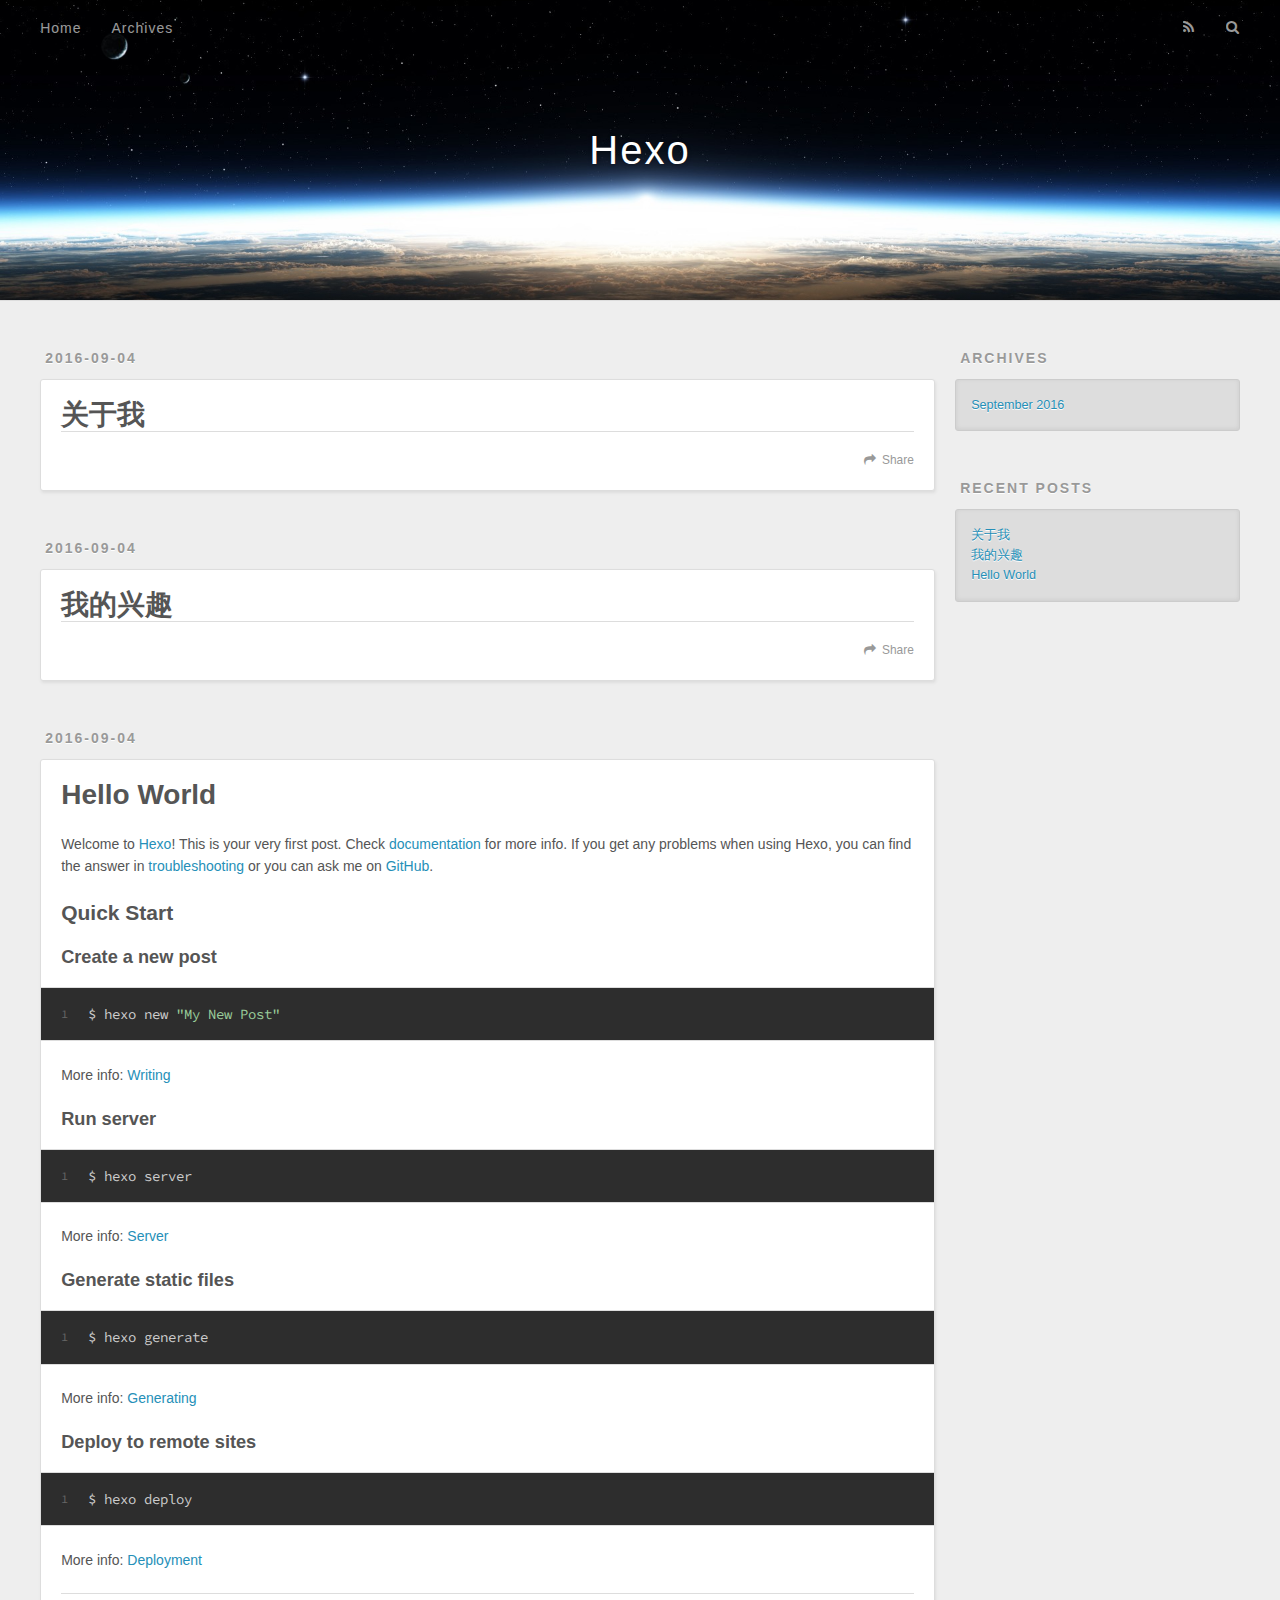
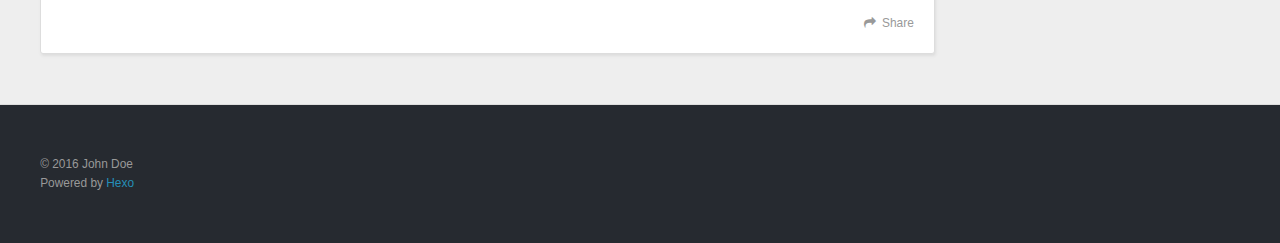
==== index.html @ 4552b007 "Site updated: 2016-09-04 13:09:14" ====
<!DOCTYPE html>
<html>
<head>
  <meta charset="utf-8">
  
  <title>Hexo</title>
  <meta name="viewport" content="width=device-width, initial-scale=1, maximum-scale=1">
  <meta property="og:type" content="website">
<meta property="og:title" content="Hexo">
<meta property="og:url" content="http://yoursite.com/index.html">
<meta property="og:site_name" content="Hexo">
<meta name="twitter:card" content="summary">
<meta name="twitter:title" content="Hexo">
  
    <link rel="alternate" href="/atom.xml" title="Hexo" type="application/atom+xml">
  
  
    <link rel="icon" href="/favicon.png">
  
  
    <link href="//fonts.googleapis.com/css?family=Source+Code+Pro" rel="stylesheet" type="text/css">
  
  <link rel="stylesheet" href="/css/style.css">
  

</head>

<body>
  <div id="container">
    <div id="wrap">
      <header id="header">
  <div id="banner"></div>
  <div id="header-outer" class="outer">
    <div id="header-title" class="inner">
      <h1 id="logo-wrap">
        <a href="/" id="logo">Hexo</a>
      </h1>
      
    </div>
    <div id="header-inner" class="inner">
      <nav id="main-nav">
        <a id="main-nav-toggle" class="nav-icon"></a>
        
          <a class="main-nav-link" href="/">Home</a>
        
          <a class="main-nav-link" href="/archives">Archives</a>
        
      </nav>
      <nav id="sub-nav">
        
          <a id="nav-rss-link" class="nav-icon" href="/atom.xml" title="RSS Feed"></a>
        
        <a id="nav-search-btn" class="nav-icon" title="Search"></a>
      </nav>
      <div id="search-form-wrap">
        <form action="//google.com/search" method="get" accept-charset="UTF-8" class="search-form"><input type="search" name="q" results="0" class="search-form-input" placeholder="Search"><button type="submit" class="search-form-submit">&#xF002;</button><input type="hidden" name="sitesearch" value="http://yoursite.com"></form>
      </div>
    </div>
  </div>
</header>
      <div class="outer">
        <section id="main">
  
    <article id="post-关于我" class="article article-type-post" itemscope itemprop="blogPost">
  <div class="article-meta">
    <a href="/2016/09/04/关于我/" class="article-date">
  <time datetime="2016-09-04T04:06:49.000Z" itemprop="datePublished">2016-09-04</time>
</a>
    
  </div>
  <div class="article-inner">
    
    
      <header class="article-header">
        
  
    <h1 itemprop="name">
      <a class="article-title" href="/2016/09/04/关于我/">关于我</a>
    </h1>
  

      </header>
    
    <div class="article-entry" itemprop="articleBody">
      
        
      
    </div>
    <footer class="article-footer">
      <a data-url="http://yoursite.com/2016/09/04/关于我/" data-id="ciso5rn6x0002e4qi2eyzvpc7" class="article-share-link">Share</a>
      
      
    </footer>
  </div>
  
</article>


  
    <article id="post-我的兴趣" class="article article-type-post" itemscope itemprop="blogPost">
  <div class="article-meta">
    <a href="/2016/09/04/我的兴趣/" class="article-date">
  <time datetime="2016-09-04T03:49:16.000Z" itemprop="datePublished">2016-09-04</time>
</a>
    
  </div>
  <div class="article-inner">
    
    
      <header class="article-header">
        
  
    <h1 itemprop="name">
      <a class="article-title" href="/2016/09/04/我的兴趣/">我的兴趣</a>
    </h1>
  

      </header>
    
    <div class="article-entry" itemprop="articleBody">
      
        
      
    </div>
    <footer class="article-footer">
      <a data-url="http://yoursite.com/2016/09/04/我的兴趣/" data-id="ciso5rn6h0000e4qiq3ke2wrc" class="article-share-link">Share</a>
      
      
    </footer>
  </div>
  
</article>


  
    <article id="post-hello-world" class="article article-type-post" itemscope itemprop="blogPost">
  <div class="article-meta">
    <a href="/2016/09/04/hello-world/" class="article-date">
  <time datetime="2016-09-04T03:03:28.298Z" itemprop="datePublished">2016-09-04</time>
</a>
    
  </div>
  <div class="article-inner">
    
    
      <header class="article-header">
        
  
    <h1 itemprop="name">
      <a class="article-title" href="/2016/09/04/hello-world/">Hello World</a>
    </h1>
  

      </header>
    
    <div class="article-entry" itemprop="articleBody">
      
        <p>Welcome to <a href="https://hexo.io/" target="_blank" rel="external">Hexo</a>! This is your very first post. Check <a href="https://hexo.io/docs/" target="_blank" rel="external">documentation</a> for more info. If you get any problems when using Hexo, you can find the answer in <a href="https://hexo.io/docs/troubleshooting.html" target="_blank" rel="external">troubleshooting</a> or you can ask me on <a href="https://github.com/hexojs/hexo/issues" target="_blank" rel="external">GitHub</a>.</p>
<h2 id="Quick-Start"><a href="#Quick-Start" class="headerlink" title="Quick Start"></a>Quick Start</h2><h3 id="Create-a-new-post"><a href="#Create-a-new-post" class="headerlink" title="Create a new post"></a>Create a new post</h3><figure class="highlight bash"><table><tr><td class="gutter"><pre><div class="line">1</div></pre></td><td class="code"><pre><div class="line">$ hexo new <span class="string">"My New Post"</span></div></pre></td></tr></table></figure>
<p>More info: <a href="https://hexo.io/docs/writing.html" target="_blank" rel="external">Writing</a></p>
<h3 id="Run-server"><a href="#Run-server" class="headerlink" title="Run server"></a>Run server</h3><figure class="highlight bash"><table><tr><td class="gutter"><pre><div class="line">1</div></pre></td><td class="code"><pre><div class="line">$ hexo server</div></pre></td></tr></table></figure>
<p>More info: <a href="https://hexo.io/docs/server.html" target="_blank" rel="external">Server</a></p>
<h3 id="Generate-static-files"><a href="#Generate-static-files" class="headerlink" title="Generate static files"></a>Generate static files</h3><figure class="highlight bash"><table><tr><td class="gutter"><pre><div class="line">1</div></pre></td><td class="code"><pre><div class="line">$ hexo generate</div></pre></td></tr></table></figure>
<p>More info: <a href="https://hexo.io/docs/generating.html" target="_blank" rel="external">Generating</a></p>
<h3 id="Deploy-to-remote-sites"><a href="#Deploy-to-remote-sites" class="headerlink" title="Deploy to remote sites"></a>Deploy to remote sites</h3><figure class="highlight bash"><table><tr><td class="gutter"><pre><div class="line">1</div></pre></td><td class="code"><pre><div class="line">$ hexo deploy</div></pre></td></tr></table></figure>
<p>More info: <a href="https://hexo.io/docs/deployment.html" target="_blank" rel="external">Deployment</a></p>

      
    </div>
    <footer class="article-footer">
      <a data-url="http://yoursite.com/2016/09/04/hello-world/" data-id="ciso5rn7d0004e4qi5pe6kxbb" class="article-share-link">Share</a>
      
      
    </footer>
  </div>
  
</article>


  

</section>
        
          <aside id="sidebar">
  
    

  
    

  
    
  
    
  <div class="widget-wrap">
    <h3 class="widget-title">Archives</h3>
    <div class="widget">
      <ul class="archive-list"><li class="archive-list-item"><a class="archive-list-link" href="/archives/2016/09/">September 2016</a></li></ul>
    </div>
  </div>


  
    
  <div class="widget-wrap">
    <h3 class="widget-title">Recent Posts</h3>
    <div class="widget">
      <ul>
        
          <li>
            <a href="/2016/09/04/关于我/">关于我</a>
          </li>
        
          <li>
            <a href="/2016/09/04/我的兴趣/">我的兴趣</a>
          </li>
        
          <li>
            <a href="/2016/09/04/hello-world/">Hello World</a>
          </li>
        
      </ul>
    </div>
  </div>

  
</aside>
        
      </div>
      <footer id="footer">
  
  <div class="outer">
    <div id="footer-info" class="inner">
      &copy; 2016 John Doe<br>
      Powered by <a href="http://hexo.io/" target="_blank">Hexo</a>
    </div>
  </div>
</footer>
    </div>
    <nav id="mobile-nav">
  
    <a href="/" class="mobile-nav-link">Home</a>
  
    <a href="/archives" class="mobile-nav-link">Archives</a>
  
</nav>
    

<script src="//ajax.googleapis.com/ajax/libs/jquery/2.0.3/jquery.min.js"></script>


  <link rel="stylesheet" href="/fancybox/jquery.fancybox.css">
  <script src="/fancybox/jquery.fancybox.pack.js"></script>


<script src="/js/script.js"></script>

  </div>
</body>
</html>
---- css/style.css ----
body {
  width: 100%;
}
body:before,
body:after {
  content: "";
  display: table;
}
body:after {
  clear: both;
}
html,
body,
div,
span,
applet,
object,
iframe,
h1,
h2,
h3,
h4,
h5,
h6,
p,
blockquote,
pre,
a,
abbr,
acronym,
address,
big,
cite,
code,
del,
dfn,
em,
img,
ins,
kbd,
q,
s,
samp,
small,
strike,
strong,
sub,
sup,
tt,
var,
dl,
dt,
dd,
ol,
ul,
li,
fieldset,
form,
label,
legend,
table,
caption,
tbody,
tfoot,
thead,
tr,
th,
td {
  margin: 0;
  padding: 0;
  border: 0;
  outline: 0;
  font-weight: inherit;
  font-style: inherit;
  font-family: inherit;
  font-size: 100%;
  vertical-align: baseline;
}
body {
  line-height: 1;
  color: #000;
  background: #fff;
}
ol,
ul {
  list-style: none;
}
table {
  border-collapse: separate;
  border-spacing: 0;
  vertical-align: middle;
}
caption,
th,
td {
  text-align: left;
  font-weight: normal;
  vertical-align: middle;
}
a img {
  border: none;
}
input,
button {
  margin: 0;
  padding: 0;
}
input::-moz-focus-inner,
button::-moz-focus-inner {
  border: 0;
  padding: 0;
}
@font-face {
  font-family: FontAwesome;
  font-style: normal;
  font-weight: normal;
  src: url("fonts/fontawesome-webfont.eot?v=#4.0.3");
  src: url("fonts/fontawesome-webfont.eot?#iefix&v=#4.0.3") format("embedded-opentype"), url("fonts/fontawesome-webfont.woff?v=#4.0.3") format("woff"), url("fonts/fontawesome-webfont.ttf?v=#4.0.3") format("truetype"), url("fonts/fontawesome-webfont.svg#fontawesomeregular?v=#4.0.3") format("svg");
}
html,
body,
#container {
  height: 100%;
}
body {
  background: #eee;
  font: 14px "Helvetica Neue", Helvetica, Arial, sans-serif;
  -webkit-text-size-adjust: 100%;
}
.outer {
  max-width: 1220px;
  margin: 0 auto;
  padding: 0 20px;
}
.outer:before,
.outer:after {
  content: "";
  display: table;
}
.outer:after {
  clear: both;
}
.inner {
  display: inline;
  float: left;
  width: 98.33333333333333%;
  margin: 0 0.833333333333333%;
}
.left,
.alignleft {
  float: left;
}
.right,
.alignright {
  float: right;
}
.clear {
  clear: both;
}
#container {
  position: relative;
}
.mobile-nav-on {
  overflow: hidden;
}
#wrap {
  height: 100%;
  width: 100%;
  position: absolute;
  top: 0;
  left: 0;
  -webkit-transition: 0.2s ease-out;
  -moz-transition: 0.2s ease-out;
  -ms-transition: 0.2s ease-out;
  transition: 0.2s ease-out;
  z-index: 1;
  background: #eee;
}
.mobile-nav-on #wrap {
  left: 280px;
}
@media screen and (min-width: 768px) {
  #main {
    display: inline;
    float: left;
    width: 73.33333333333333%;
    margin: 0 0.833333333333333%;
  }
}
.article-date,
.article-category-link,
.archive-year,
.widget-title {
  text-decoration: none;
  text-transform: uppercase;
  letter-spacing: 2px;
  color: #999;
  margin-bottom: 1em;
  margin-left: 5px;
  line-height: 1em;
  text-shadow: 0 1px #fff;
  font-weight: bold;
}
.article-inner,
.archive-article-inner {
  background: #fff;
  -webkit-box-shadow: 1px 2px 3px #ddd;
  box-shadow: 1px 2px 3px #ddd;
  border: 1px solid #ddd;
  border-radius: 3px;
}
.article-entry h1,
.widget h1 {
  font-size: 2em;
}
.article-entry h2,
.widget h2 {
  font-size: 1.5em;
}
.article-entry h3,
.widget h3 {
  font-size: 1.3em;
}
.article-entry h4,
.widget h4 {
  font-size: 1.2em;
}
.article-entry h5,
.widget h5 {
  font-size: 1em;
}
.article-entry h6,
.widget h6 {
  font-size: 1em;
  color: #999;
}
.article-entry hr,
.widget hr {
  border: 1px dashed #ddd;
}
.article-entry strong,
.widget strong {
  font-weight: bold;
}
.article-entry em,
.widget em,
.article-entry cite,
.widget cite {
  font-style: italic;
}
.article-entry sup,
.widget sup,
.article-entry sub,
.widget sub {
  font-size: 0.75em;
  line-height: 0;
  position: relative;
  vertical-align: baseline;
}
.article-entry sup,
.widget sup {
  top: -0.5em;
}
.article-entry sub,
.widget sub {
  bottom: -0.2em;
}
.article-entry small,
.widget small {
  font-size: 0.85em;
}
.article-entry acronym,
.widget acronym,
.article-entry abbr,
.widget abbr {
  border-bottom: 1px dotted;
}
.article-entry ul,
.widget ul,
.article-entry ol,
.widget ol,
.article-entry dl,
.widget dl {
  margin: 0 20px;
  line-height: 1.6em;
}
.article-entry ul ul,
.widget ul ul,
.article-entry ol ul,
.widget ol ul,
.article-entry ul ol,
.widget ul ol,
.article-entry ol ol,
.widget ol ol {
  margin-top: 0;
  margin-bottom: 0;
}
.article-entry ul,
.widget ul {
  list-style: disc;
}
.article-entry ol,
.widget ol {
  list-style: decimal;
}
.article-entry dt,
.widget dt {
  font-weight: bold;
}
#header {
  height: 300px;
  position: relative;
  border-bottom: 1px solid #ddd;
}
#header:before,
#header:after {
  content: "";
  position: absolute;
  left: 0;
  right: 0;
  height: 40px;
}
#header:before {
  top: 0;
  background: -webkit-linear-gradient(rgba(0,0,0,0.2), transparent);
  background: -moz-linear-gradient(rgba(0,0,0,0.2), transparent);
  background: -ms-linear-gradient(rgba(0,0,0,0.2), transparent);
  background: linear-gradient(rgba(0,0,0,0.2), transparent);
}
#header:after {
  bottom: 0;
  background: -webkit-linear-gradient(transparent, rgba(0,0,0,0.2));
  background: -moz-linear-gradient(transparent, rgba(0,0,0,0.2));
  background: -ms-linear-gradient(transparent, rgba(0,0,0,0.2));
  background: linear-gradient(transparent, rgba(0,0,0,0.2));
}
#header-outer {
  height: 100%;
  position: relative;
}
#header-inner {
  position: relative;
  overflow: hidden;
}
#banner {
  position: absolute;
  top: 0;
  left: 0;
  width: 100%;
  height: 100%;
  background: url("images/banner.jpg") center #000;
  -webkit-background-size: cover;
  -moz-background-size: cover;
  background-size: cover;
  z-index: -1;
}
#header-title {
  text-align: center;
  height: 40px;
  position: absolute;
  top: 50%;
  left: 0;
  margin-top: -20px;
}
#logo,
#subtitle {
  text-decoration: none;
  color: #fff;
  font-weight: 300;
  text-shadow: 0 1px 4px rgba(0,0,0,0.3);
}
#logo {
  font-size: 40px;
  line-height: 40px;
  letter-spacing: 2px;
}
#subtitle {
  font-size: 16px;
  line-height: 16px;
  letter-spacing: 1px;
}
#subtitle-wrap {
  margin-top: 16px;
}
#main-nav {
  float: left;
  margin-left: -15px;
}
.nav-icon,
.main-nav-link {
  float: left;
  color: #fff;
  opacity: 0.6;
  text-decoration: none;
  text-shadow: 0 1px rgba(0,0,0,0.2);
  -webkit-transition: opacity 0.2s;
  -moz-transition: opacity 0.2s;
  -ms-transition: opacity 0.2s;
  transition: opacity 0.2s;
  display: block;
  padding: 20px 15px;
}
.nav-icon:hover,
.main-nav-link:hover {
  opacity: 1;
}
.nav-icon {
  font-family: FontAwesome;
  text-align: center;
  font-size: 14px;
  width: 14px;
  height: 14px;
  padding: 20px 15px;
  position: relative;
  cursor: pointer;
}
.main-nav-link {
  font-weight: 300;
  letter-spacing: 1px;
}
@media screen and (max-width: 479px) {
  .main-nav-link {
    display: none;
  }
}
#main-nav-toggle {
  display: none;
}
#main-nav-toggle:before {
  content: "\f0c9";
}
@media screen and (max-width: 479px) {
  #main-nav-toggle {
    display: block;
  }
}
#sub-nav {
  float: right;
  margin-right: -15px;
}
#nav-rss-link:before {
  content: "\f09e";
}
#nav-search-btn:before {
  content: "\f002";
}
#search-form-wrap {
  position: absolute;
  top: 15px;
  width: 150px;
  height: 30px;
  right: -150px;
  opacity: 0;
  -webkit-transition: 0.2s ease-out;
  -moz-transition: 0.2s ease-out;
  -ms-transition: 0.2s ease-out;
  transition: 0.2s ease-out;
}
#search-form-wrap.on {
  opacity: 1;
  right: 0;
}
@media screen and (max-width: 479px) {
  #search-form-wrap {
    width: 100%;
    right: -100%;
  }
}
.search-form {
  position: absolute;
  top: 0;
  left: 0;
  right: 0;
  background: #fff;
  padding: 5px 15px;
  border-radius: 15px;
  -webkit-box-shadow: 0 0 10px rgba(0,0,0,0.3);
  box-shadow: 0 0 10px rgba(0,0,0,0.3);
}
.search-form-input {
  border: none;
  background: none;
  color: #555;
  width: 100%;
  font: 13px "Helvetica Neue", Helvetica, Arial, sans-serif;
  outline: none;
}
.search-form-input::-webkit-search-results-decoration,
.search-form-input::-webkit-search-cancel-button {
  -webkit-appearance: none;
}
.search-form-submit {
  position: absolute;
  top: 50%;
  right: 10px;
  margin-top: -7px;
  font: 13px FontAwesome;
  border: none;
  background: none;
  color: #bbb;
  cursor: pointer;
}
.search-form-submit:hover,
.search-form-submit:focus {
  color: #777;
}
.article {
  margin: 50px 0;
}
.article-inner {
  overflow: hidden;
}
.article-meta:before,
.article-meta:after {
  content: "";
  display: table;
}
.article-meta:after {
  clear: both;
}
.article-date {
  float: left;
}
.article-category {
  float: left;
  line-height: 1em;
  color: #ccc;
  text-shadow: 0 1px #fff;
  margin-left: 8px;
}
.article-category:before {
  content: "\2022";
}
.article-category-link {
  margin: 0 12px 1em;
}
.article-header {
  padding: 20px 20px 0;
}
.article-title {
  text-decoration: none;
  font-size: 2em;
  font-weight: bold;
  color: #555;
  line-height: 1.1em;
  -webkit-transition: color 0.2s;
  -moz-transition: color 0.2s;
  -ms-transition: color 0.2s;
  transition: color 0.2s;
}
a.article-title:hover {
  color: #258fb8;
}
.article-entry {
  color: #555;
  padding: 0 20px;
}
.article-entry:before,
.article-entry:after {
  content: "";
  display: table;
}
.article-entry:after {
  clear: both;
}
.article-entry p,
.article-entry table {
  line-height: 1.6em;
  margin: 1.6em 0;
}
.article-entry h1,
.article-entry h2,
.article-entry h3,
.article-entry h4,
.article-entry h5,
.article-entry h6 {
  font-weight: bold;
}
.article-entry h1,
.article-entry h2,
.article-entry h3,
.article-entry h4,
.article-entry h5,
.article-entry h6 {
  line-height: 1.1em;
  margin: 1.1em 0;
}
.article-entry a {
  color: #258fb8;
  text-decoration: none;
}
.article-entry a:hover {
  text-decoration: underline;
}
.article-entry ul,
.article-entry ol,
.article-entry dl {
  margin-top: 1.6em;
  margin-bottom: 1.6em;
}
.article-entry img,
.article-entry video {
  max-width: 100%;
  height: auto;
  display: block;
  margin: auto;
}
.article-entry iframe {
  border: none;
}
.article-entry table {
  width: 100%;
  border-collapse: collapse;
  border-spacing: 0;
}
.article-entry th {
  font-weight: bold;
  border-bottom: 3px solid #ddd;
  padding-bottom: 0.5em;
}
.article-entry td {
  border-bottom: 1px solid #ddd;
  padding: 10px 0;
}
.article-entry blockquote {
  font-family: Georgia, "Times New Roman", serif;
  font-size: 1.4em;
  margin: 1.6em 20px;
  text-align: center;
}
.article-entry blockquote footer {
  font-size: 14px;
  margin: 1.6em 0;
  font-family: "Helvetica Neue", Helvetica, Arial, sans-serif;
}
.article-entry blockquote footer cite:before {
  content: "—";
  padding: 0 0.5em;
}
.article-entry .pullquote {
  text-align: left;
  width: 45%;
  margin: 0;
}
.article-entry .pullquote.left {
  margin-left: 0.5em;
  margin-right: 1em;
}
.article-entry .pullquote.right {
  margin-right: 0.5em;
  margin-left: 1em;
}
.article-entry .caption {
  color: #999;
  display: block;
  font-size: 0.9em;
  margin-top: 0.5em;
  position: relative;
  text-align: center;
}
.article-entry .video-container {
  position: relative;
  padding-top: 56.25%;
  height: 0;
  overflow: hidden;
}
.article-entry .video-container iframe,
.article-entry .video-container object,
.article-entry .video-container embed {
  position: absolute;
  top: 0;
  left: 0;
  width: 100%;
  height: 100%;
  margin-top: 0;
}
.article-more-link a {
  display: inline-block;
  line-height: 1em;
  padding: 6px 15px;
  border-radius: 15px;
  background: #eee;
  color: #999;
  text-shadow: 0 1px #fff;
  text-decoration: none;
}
.article-more-link a:hover {
  background: #258fb8;
  color: #fff;
  text-decoration: none;
  text-shadow: 0 1px #1e7293;
}
.article-footer {
  font-size: 0.85em;
  line-height: 1.6em;
  border-top: 1px solid #ddd;
  padding-top: 1.6em;
  margin: 0 20px 20px;
}
.article-footer:before,
.article-footer:after {
  content: "";
  display: table;
}
.article-footer:after {
  clear: both;
}
.article-footer a {
  color: #999;
  text-decoration: none;
}
.article-footer a:hover {
  color: #555;
}
.article-tag-list-item {
  float: left;
  margin-right: 10px;
}
.article-tag-list-link:before {
  content: "#";
}
.article-comment-link {
  float: right;
}
.article-comment-link:before {
  content: "\f075";
  font-family: FontAwesome;
  padding-right: 8px;
}
.article-share-link {
  cursor: pointer;
  float: right;
  margin-left: 20px;
}
.article-share-link:before {
  content: "\f064";
  font-family: FontAwesome;
  padding-right: 6px;
}
#article-nav {
  position: relative;
}
#article-nav:before,
#article-nav:after {
  content: "";
  display: table;
}
#article-nav:after {
  clear: both;
}
@media screen and (min-width: 768px) {
  #article-nav {
    margin: 50px 0;
  }
  #article-nav:before {
    width: 8px;
    height: 8px;
    position: absolute;
    top: 50%;
    left: 50%;
    margin-top: -4px;
    margin-left: -4px;
    content: "";
    border-radius: 50%;
    background: #ddd;
    -webkit-box-shadow: 0 1px 2px #fff;
    box-shadow: 0 1px 2px #fff;
  }
}
.article-nav-link-wrap {
  text-decoration: none;
  text-shadow: 0 1px #fff;
  color: #999;
  -webkit-box-sizing: border-box;
  -moz-box-sizing: border-box;
  box-sizing: border-box;
  margin-top: 50px;
  text-align: center;
  display: block;
}
.article-nav-link-wrap:hover {
  color: #555;
}
@media screen and (min-width: 768px) {
  .article-nav-link-wrap {
    width: 50%;
    margin-top: 0;
  }
}
@media screen and (min-width: 768px) {
  #article-nav-newer {
    float: left;
    text-align: right;
    padding-right: 20px;
  }
}
@media screen and (min-width: 768px) {
  #article-nav-older {
    float: right;
    text-align: left;
    padding-left: 20px;
  }
}
.article-nav-caption {
  text-transform: uppercase;
  letter-spacing: 2px;
  color: #ddd;
  line-height: 1em;
  font-weight: bold;
}
#article-nav-newer .article-nav-caption {
  margin-right: -2px;
}
.article-nav-title {
  font-size: 0.85em;
  line-height: 1.6em;
  margin-top: 0.5em;
}
.article-share-box {
  position: absolute;
  display: none;
  background: #fff;
  -webkit-box-shadow: 1px 2px 10px rgba(0,0,0,0.2);
  box-shadow: 1px 2px 10px rgba(0,0,0,0.2);
  border-radius: 3px;
  margin-left: -145px;
  overflow: hidden;
  z-index: 1;
}
.article-share-box.on {
  display: block;
}
.article-share-input {
  width: 100%;
  background: none;
  -webkit-box-sizing: border-box;
  -moz-box-sizing: border-box;
  box-sizing: border-box;
  font: 14px "Helvetica Neue", Helvetica, Arial, sans-serif;
  padding: 0 15px;
  color: #555;
  outline: none;
  border: 1px solid #ddd;
  border-radius: 3px 3px 0 0;
  height: 36px;
  line-height: 36px;
}
.article-share-links {
  background: #eee;
}
.article-share-links:before,
.article-share-links:after {
  content: "";
  display: table;
}
.article-share-links:after {
  clear: both;
}
.article-share-twitter,
.article-share-facebook,
.article-share-pinterest,
.article-share-google {
  width: 50px;
  height: 36px;
  display: block;
  float: left;
  position: relative;
  color: #999;
  text-shadow: 0 1px #fff;
}
.article-share-twitter:before,
.article-share-facebook:before,
.article-share-pinterest:before,
.article-share-google:before {
  font-size: 20px;
  font-family: FontAwesome;
  width: 20px;
  height: 20px;
  position: absolute;
  top: 50%;
  left: 50%;
  margin-top: -10px;
  margin-left: -10px;
  text-align: center;
}
.article-share-twitter:hover,
.article-share-facebook:hover,
.article-share-pinterest:hover,
.article-share-google:hover {
  color: #fff;
}
.article-share-twitter:before {
  content: "\f099";
}
.article-share-twitter:hover {
  background: #00aced;
  text-shadow: 0 1px #008abe;
}
.article-share-facebook:before {
  content: "\f09a";
}
.article-share-facebook:hover {
  background: #3b5998;
  text-shadow: 0 1px #2f477a;
}
.article-share-pinterest:before {
  content: "\f0d2";
}
.article-share-pinterest:hover {
  background: #cb2027;
  text-shadow: 0 1px #a21a1f;
}
.article-share-google:before {
  content: "\f0d5";
}
.article-share-google:hover {
  background: #dd4b39;
  text-shadow: 0 1px #be3221;
}
.article-gallery {
  background: #000;
  position: relative;
}
.article-gallery-photos {
  position: relative;
  overflow: hidden;
}
.article-gallery-img {
  display: none;
  max-width: 100%;
}
.article-gallery-img:first-child {
  display: block;
}
.article-gallery-img.loaded {
  position: absolute;
  display: block;
}
.article-gallery-img img {
  display: block;
  max-width: 100%;
  margin: 0 auto;
}
#comments {
  background: #fff;
  -webkit-box-shadow: 1px 2px 3px #ddd;
  box-shadow: 1px 2px 3px #ddd;
  padding: 20px;
  border: 1px solid #ddd;
  border-radius: 3px;
  margin: 50px 0;
}
#comments a {
  color: #258fb8;
}
.archives-wrap {
  margin: 50px 0;
}
.archives:before,
.archives:after {
  content: "";
  display: table;
}
.archives:after {
  clear: both;
}
.archive-year-wrap {
  margin-bottom: 1em;
}
.archives {
  -webkit-column-gap: 10px;
  -moz-column-gap: 10px;
  column-gap: 10px;
}
@media screen and (min-width: 480px) and (max-width: 767px) {
  .archives {
    -webkit-column-count: 2;
    -moz-column-count: 2;
    column-count: 2;
  }
}
@media screen and (min-width: 768px) {
  .archives {
    -webkit-column-count: 3;
    -moz-column-count: 3;
    column-count: 3;
  }
}
.archive-article {
  -webkit-column-break-inside: avoid;
  page-break-inside: avoid;
  overflow: hidden;
  break-inside: avoid-column;
}
.archive-article-inner {
  padding: 10px;
  margin-bottom: 15px;
}
.archive-article-title {
  text-decoration: none;
  font-weight: bold;
  color: #555;
  -webkit-transition: color 0.2s;
  -moz-transition: color 0.2s;
  -ms-transition: color 0.2s;
  transition: color 0.2s;
  line-height: 1.6em;
}
.archive-article-title:hover {
  color: #258fb8;
}
.archive-article-footer {
  margin-top: 1em;
}
.archive-article-date {
  color: #999;
  text-decoration: none;
  font-size: 0.85em;
  line-height: 1em;
  margin-bottom: 0.5em;
  display: block;
}
#page-nav {
  margin: 50px auto;
  background: #fff;
  -webkit-box-shadow: 1px 2px 3px #ddd;
  box-shadow: 1px 2px 3px #ddd;
  border: 1px solid #ddd;
  border-radius: 3px;
  text-align: center;
  color: #999;
  overflow: hidden;
}
#page-nav:before,
#page-nav:after {
  content: "";
  display: table;
}
#page-nav:after {
  clear: both;
}
#page-nav a,
#page-nav span {
  padding: 10px 20px;
  line-height: 1;
  height: 2ex;
}
#page-nav a {
  color: #999;
  text-decoration: none;
}
#page-nav a:hover {
  background: #999;
  color: #fff;
}
#page-nav .prev {
  float: left;
}
#page-nav .next {
  float: right;
}
#page-nav .page-number {
  display: inline-block;
}
@media screen and (max-width: 479px) {
  #page-nav .page-number {
    display: none;
  }
}
#page-nav .current {
  color: #555;
  font-weight: bold;
}
#page-nav .space {
  color: #ddd;
}
#footer {
  background: #262a30;
  padding: 50px 0;
  border-top: 1px solid #ddd;
  color: #999;
}
#footer a {
  color: #258fb8;
  text-decoration: none;
}
#footer a:hover {
  text-decoration: underline;
}
#footer-info {
  line-height: 1.6em;
  font-size: 0.85em;
}
.article-entry pre,
.article-entry .highlight {
  background: #2d2d2d;
  margin: 0 -20px;
  padding: 15px 20px;
  border-style: solid;
  border-color: #ddd;
  border-width: 1px 0;
  overflow: auto;
  color: #ccc;
  line-height: 22.400000000000002px;
}
.article-entry .highlight .gutter pre,
.article-entry .gist .gist-file .gist-data .line-numbers {
  color: #666;
  font-size: 0.85em;
}
.article-entry pre,
.article-entry code {
  font-family: "Source Code Pro", Consolas, Monaco, Menlo, Consolas, monospace;
}
.article-entry code {
  background: #eee;
  text-shadow: 0 1px #fff;
  padding: 0 0.3em;
}
.article-entry pre code {
  background: none;
  text-shadow: none;
  padding: 0;
}
.article-entry .highlight pre {
  border: none;
  margin: 0;
  padding: 0;
}
.article-entry .highlight table {
  margin: 0;
  width: auto;
}
.article-entry .highlight td {
  border: none;
  padding: 0;
}
.article-entry .highlight figcaption {
  font-size: 0.85em;
  color: #999;
  line-height: 1em;
  margin-bottom: 1em;
}
.article-entry .highlight figcaption:before,
.article-entry .highlight figcaption:after {
  content: "";
  display: table;
}
.article-entry .highlight figcaption:after {
  clear: both;
}
.article-entry .highlight figcaption a {
  float: right;
}
.article-entry .highlight .gutter pre {
  text-align: right;
  padding-right: 20px;
}
.article-entry .highlight .line {
  height: 22.400000000000002px;
}
.article-entry .highlight .line.marked {
  background: #515151;
}
.article-entry .gist {
  margin: 0 -20px;
  border-style: solid;
  border-color: #ddd;
  border-width: 1px 0;
  background: #2d2d2d;
  padding: 15px 20px 15px 0;
}
.article-entry .gist .gist-file {
  border: none;
  font-family: "Source Code Pro", Consolas, Monaco, Menlo, Consolas, monospace;
  margin: 0;
}
.article-entry .gist .gist-file .gist-data {
  background: none;
  border: none;
}
.article-entry .gist .gist-file .gist-data .line-numbers {
  background: none;
  border: none;
  padding: 0 20px 0 0;
}
.article-entry .gist .gist-file .gist-data .line-data {
  padding: 0 !important;
}
.article-entry .gist .gist-file .highlight {
  margin: 0;
  padding: 0;
  border: none;
}
.article-entry .gist .gist-file .gist-meta {
  background: #2d2d2d;
  color: #999;
  font: 0.85em "Helvetica Neue", Helvetica, Arial, sans-serif;
  text-shadow: 0 0;
  padding: 0;
  margin-top: 1em;
  margin-left: 20px;
}
.article-entry .gist .gist-file .gist-meta a {
  color: #258fb8;
  font-weight: normal;
}
.article-entry .gist .gist-file .gist-meta a:hover {
  text-decoration: underline;
}
pre .comment,
pre .title {
  color: #999;
}
pre .variable,
pre .attribute,
pre .tag,
pre .regexp,
pre .ruby .constant,
pre .xml .tag .title,
pre .xml .pi,
pre .xml .doctype,
pre .html .doctype,
pre .css .id,
pre .css .class,
pre .css .pseudo {
  color: #f2777a;
}
pre .number,
pre .preprocessor,
pre .built_in,
pre .literal,
pre .params,
pre .constant {
  color: #f99157;
}
pre .class,
pre .ruby .class .title,
pre .css .rules .attribute {
  color: #9c9;
}
pre .string,
pre .value,
pre .inheritance,
pre .header,
pre .ruby .symbol,
pre .xml .cdata {
  color: #9c9;
}
pre .css .hexcolor {
  color: #6cc;
}
pre .function,
pre .python .decorator,
pre .python .title,
pre .ruby .function .title,
pre .ruby .title .keyword,
pre .perl .sub,
pre .javascript .title,
pre .coffeescript .title {
  color: #69c;
}
pre .keyword,
pre .javascript .function {
  color: #c9c;
}
@media screen and (max-width: 479px) {
  #mobile-nav {
    position: absolute;
    top: 0;
    left: 0;
    width: 280px;
    height: 100%;
    background: #191919;
    border-right: 1px solid #fff;
  }
}
@media screen and (max-width: 479px) {
  .mobile-nav-link {
    display: block;
    color: #999;
    text-decoration: none;
    padding: 15px 20px;
    font-weight: bold;
  }
  .mobile-nav-link:hover {
    color: #fff;
  }
}
@media screen and (min-width: 768px) {
  #sidebar {
    display: inline;
    float: left;
    width: 23.333333333333332%;
    margin: 0 0.833333333333333%;
  }
}
.widget-wrap {
  margin: 50px 0;
}
.widget {
  color: #777;
  text-shadow: 0 1px #fff;
  background: #ddd;
  -webkit-box-shadow: 0 -1px 4px #ccc inset;
  box-shadow: 0 -1px 4px #ccc inset;
  border: 1px solid #ccc;
  padding: 15px;
  border-radius: 3px;
}
.widget a {
  color: #258fb8;
  text-decoration: none;
}
.widget a:hover {
  text-decoration: underline;
}
.widget ul ul,
.widget ol ul,
.widget dl ul,
.widget ul ol,
.widget ol ol,
.widget dl ol,
.widget ul dl,
.widget ol dl,
.widget dl dl {
  margin-left: 15px;
  list-style: disc;
}
.widget {
  line-height: 1.6em;
  word-wrap: break-word;
  font-size: 0.9em;
}
.widget ul,
.widget ol {
  list-style: none;
  margin: 0;
}
.widget ul ul,
.widget ol ul,
.widget ul ol,
.widget ol ol {
  margin: 0 20px;
}
.widget ul ul,
.widget ol ul {
  list-style: disc;
}
.widget ul ol,
.widget ol ol {
  list-style: decimal;
}
.category-list-count,
.tag-list-count,
.archive-list-count {
  padding-left: 5px;
  color: #999;
  font-size: 0.85em;
}
.category-list-count:before,
.tag-list-count:before,
.archive-list-count:before {
  content: "(";
}
.category-list-count:after,
.tag-list-count:after,
.archive-list-count:after {
  content: ")";
}
.tagcloud a {
  margin-right: 5px;
  display: inline-block;
}
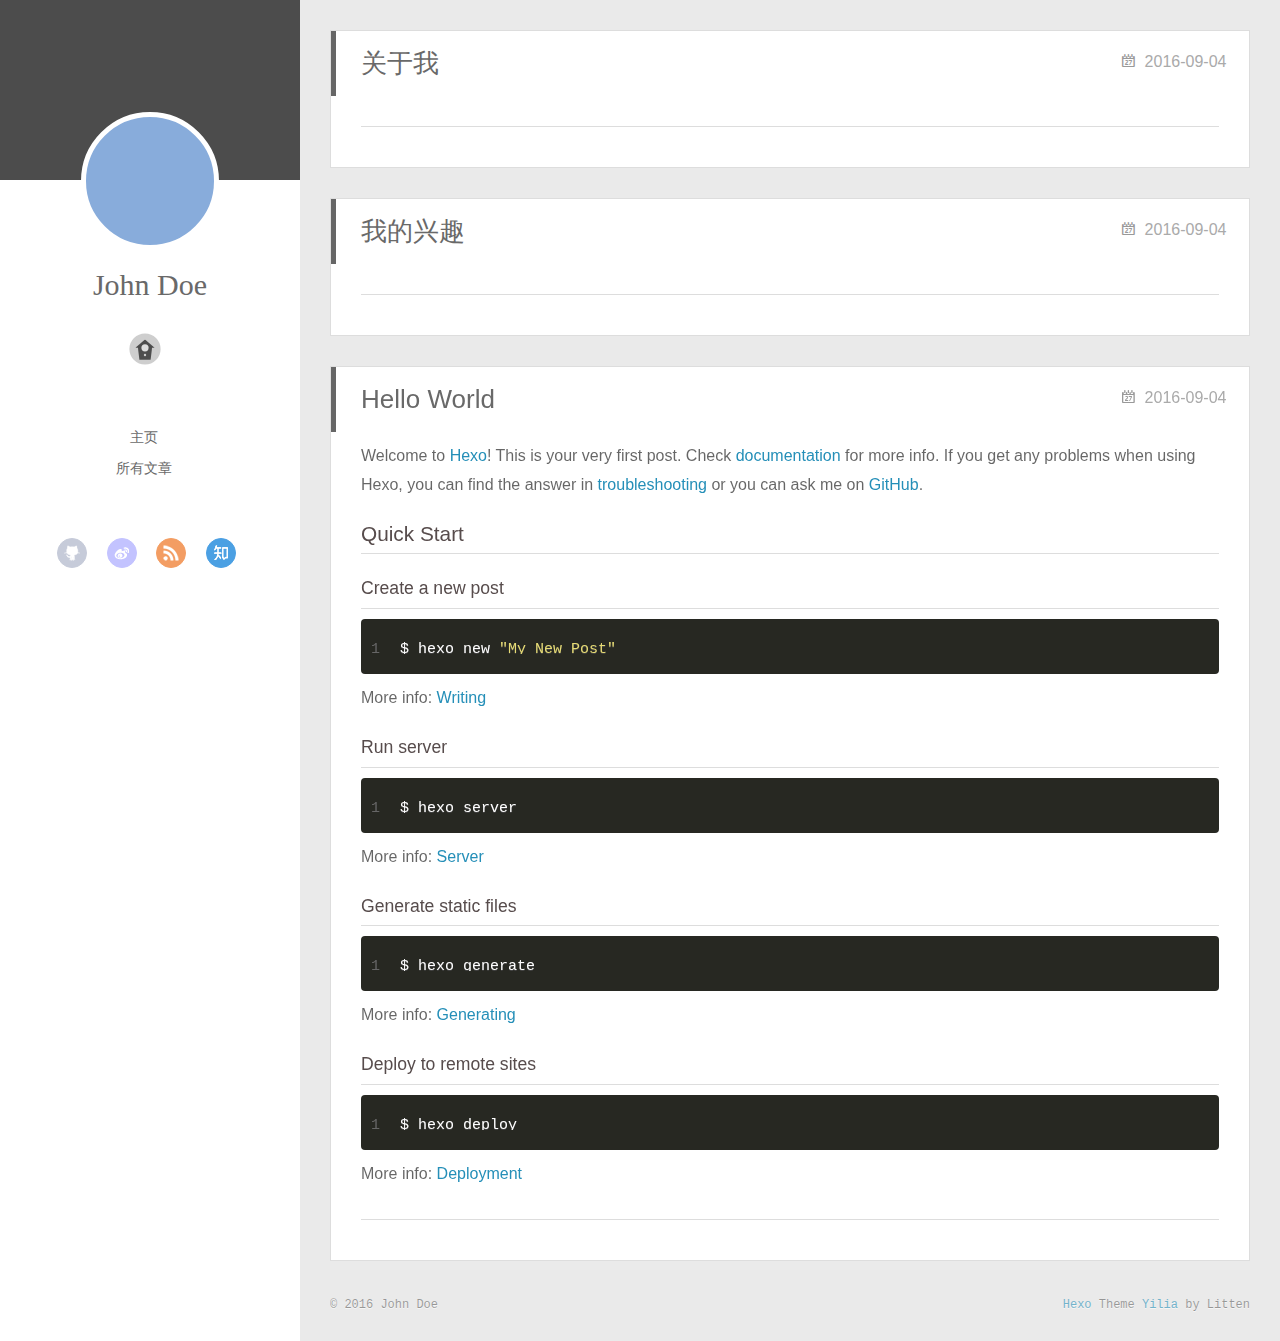
==== commit 2ddcf9dd: "Site updated: 2016-09-04 17:08:48" ====
--- a/index.html
+++ b/index.html
@@ -3,6 +3,7 @@
 <head>
   <meta charset="utf-8">
   
+  <meta http-equiv="X-UA-Compatible" content="IE=edge" >
   <title>Hexo</title>
   <meta name="viewport" content="width=device-width, initial-scale=1, maximum-scale=1">
   <meta property="og:type" content="website">
@@ -12,63 +13,199 @@
 <meta name="twitter:card" content="summary">
 <meta name="twitter:title" content="Hexo">
   
-    <link rel="alternate" href="/atom.xml" title="Hexo" type="application/atom+xml">
-  
-  
-    <link rel="icon" href="/favicon.png">
-  
-  
-    <link href="//fonts.googleapis.com/css?family=Source+Code+Pro" rel="stylesheet" type="text/css">
+    <link rel="alternative" href="/atom.xml" title="Hexo" type="application/atom+xml">
+  
+  
+    <link rel="icon" href="//favicon.png">
   
   <link rel="stylesheet" href="/css/style.css">
-  
-
 </head>
 
 <body>
   <div id="container">
-    <div id="wrap">
-      <header id="header">
-  <div id="banner"></div>
-  <div id="header-outer" class="outer">
-    <div id="header-title" class="inner">
-      <h1 id="logo-wrap">
-        <a href="/" id="logo">Hexo</a>
-      </h1>
-      
-    </div>
-    <div id="header-inner" class="inner">
-      <nav id="main-nav">
-        <a id="main-nav-toggle" class="nav-icon"></a>
-        
-          <a class="main-nav-link" href="/">Home</a>
-        
-          <a class="main-nav-link" href="/archives">Archives</a>
-        
-      </nav>
-      <nav id="sub-nav">
-        
-          <a id="nav-rss-link" class="nav-icon" href="/atom.xml" title="RSS Feed"></a>
-        
-        <a id="nav-search-btn" class="nav-icon" title="Search"></a>
-      </nav>
-      <div id="search-form-wrap">
-        <form action="//google.com/search" method="get" accept-charset="UTF-8" class="search-form"><input type="search" name="q" results="0" class="search-form-input" placeholder="Search"><button type="submit" class="search-form-submit">&#xF002;</button><input type="hidden" name="sitesearch" value="http://yoursite.com"></form>
-      </div>
-    </div>
-  </div>
-</header>
-      <div class="outer">
-        <section id="main">
+    <div class="left-col">
+    <div class="overlay"></div>
+<div class="intrude-less">
+	<header id="header" class="inner">
+		<a href="/" class="profilepic">
+			
+			<img lazy-src="0" class="js-avatar">
+			
+		</a>
+
+		<hgroup>
+		  <h1 class="header-author"><a href="/">John Doe</a></h1>
+		</hgroup>
+
+		
+
+		
+			<div class="switch-btn">
+				<div class="icon">
+					<div class="icon-ctn">
+						<div class="icon-wrap icon-house" data-idx="0">
+							<div class="birdhouse"></div>
+							<div class="birdhouse_holes"></div>
+						</div>
+						<div class="icon-wrap icon-ribbon hide" data-idx="1">
+							<div class="ribbon"></div>
+						</div>
+						
+						<div class="icon-wrap icon-link hide" data-idx="2">
+							<div class="loopback_l"></div>
+							<div class="loopback_r"></div>
+						</div>
+						
+						
+						<div class="icon-wrap icon-me hide" data-idx="3">
+							<div class="user"></div>
+							<div class="shoulder"></div>
+						</div>
+						
+					</div>
+					
+				</div>
+				<div class="tips-box hide">
+					<div class="tips-arrow"></div>
+					<ul class="tips-inner">
+						<li>Menu</li>
+						<li>Tags</li>
+						
+						<li>Links</li>
+						
+						
+						<li>Über</li>
+						
+					</ul>
+				</div>
+			</div>
+		
+
+		<div class="switch-area">
+			<div class="switch-wrap">
+				<section class="switch-part switch-part1">
+					<nav class="header-menu">
+						<ul>
+						
+							<li><a href="/">主页</a></li>
+				        
+							<li><a href="/archives">所有文章</a></li>
+				        
+						</ul>
+					</nav>
+					<nav class="header-nav">
+						<div class="social">
+							
+								<a class="github" target="_blank" href="#" title="github">github</a>
+					        
+								<a class="weibo" target="_blank" href="#" title="weibo">weibo</a>
+					        
+								<a class="rss" target="_blank" href="#" title="rss">rss</a>
+					        
+								<a class="zhihu" target="_blank" href="#" title="zhihu">zhihu</a>
+					        
+						</div>
+					</nav>
+				</section>
+				
+				
+				<section class="switch-part switch-part2">
+					<div class="widget tagcloud" id="js-tagcloud">
+						
+					</div>
+				</section>
+				
+				
+				
+				<section class="switch-part switch-part3">
+					<div id="js-friends">
+					
+			          <a target="_blank" class="main-nav-link switch-friends-link" href="http://localhost:4000/">奥巴马的博客</a>
+			        
+			          <a target="_blank" class="main-nav-link switch-friends-link" href="http://localhost:4000/">卡卡的美丽传说</a>
+			        
+			          <a target="_blank" class="main-nav-link switch-friends-link" href="http://localhost:4000/">本泽马的博客</a>
+			        
+			          <a target="_blank" class="main-nav-link switch-friends-link" href="http://localhost:4000/">吉格斯的博客</a>
+			        
+			          <a target="_blank" class="main-nav-link switch-friends-link" href="http://localhost:4000/">习大大大不同</a>
+			        
+			          <a target="_blank" class="main-nav-link switch-friends-link" href="http://localhost:4000/">托蒂的博客</a>
+			        
+			        </div>
+				</section>
+				
+
+				
+				
+				<section class="switch-part switch-part4">
+				
+					<div id="js-aboutme">我是谁，我从哪里来，我到哪里去？我就是我，是颜色不一样的吃货…</div>
+				</section>
+				
+			</div>
+		</div>
+	</header>				
+</div>
+
+    </div>
+    <div class="mid-col">
+      <nav id="mobile-nav">
+  	<div class="overlay">
+  		<div class="slider-trigger"></div>
+  		<h1 class="header-author js-mobile-header hide">John Doe</h1>
+  	</div>
+	<div class="intrude-less">
+		<header id="header" class="inner">
+			<div class="profilepic">
+				
+					<img lazy-src="0" class="js-avatar">
+				
+			</div>
+			<hgroup>
+			  <h1 class="header-author">John Doe</h1>
+			</hgroup>
+			
+			<nav class="header-menu">
+				<ul>
+				
+					<li><a href="/">主页</a></li>
+		        
+					<li><a href="/archives">所有文章</a></li>
+		        
+		        <div class="clearfix"></div>
+				</ul>
+			</nav>
+			<nav class="header-nav">
+				<div class="social">
+					
+						<a class="github" target="_blank" href="#" title="github">github</a>
+			        
+						<a class="weibo" target="_blank" href="#" title="weibo">weibo</a>
+			        
+						<a class="rss" target="_blank" href="#" title="rss">rss</a>
+			        
+						<a class="zhihu" target="_blank" href="#" title="zhihu">zhihu</a>
+			        
+				</div>
+			</nav>
+		</header>				
+	</div>
+</nav>
+
+      <div class="body-wrap">
   
     <article id="post-关于我" class="article article-type-post" itemscope itemprop="blogPost">
-  <div class="article-meta">
-    <a href="/2016/09/04/关于我/" class="article-date">
-  <time datetime="2016-09-04T04:06:49.000Z" itemprop="datePublished">2016-09-04</time>
+  
+    <div class="article-meta">
+      <a href="/2016/09/04/关于我/" class="article-date">
+  	<time datetime="2016-09-04T04:06:49.000Z" itemprop="datePublished">2016-09-04</time>
 </a>
-    
-  </div>
+    </div>
+  
   <div class="article-inner">
+    
+      <input type="hidden" class="isFancy" />
     
     
       <header class="article-header">
@@ -80,31 +217,47 @@
   
 
       </header>
+      
     
     <div class="article-entry" itemprop="articleBody">
       
         
       
     </div>
-    <footer class="article-footer">
-      <a data-url="http://yoursite.com/2016/09/04/关于我/" data-id="ciso5rn6x0002e4qi2eyzvpc7" class="article-share-link">Share</a>
-      
-      
-    </footer>
+    
+    <div class="article-info article-info-index">
+      
+      
+      
+
+      
+      <div class="clearfix"></div>
+    </div>
+    
   </div>
   
 </article>
 
 
+
+
+
+
+
+
+
   
     <article id="post-我的兴趣" class="article article-type-post" itemscope itemprop="blogPost">
-  <div class="article-meta">
-    <a href="/2016/09/04/我的兴趣/" class="article-date">
-  <time datetime="2016-09-04T03:49:16.000Z" itemprop="datePublished">2016-09-04</time>
+  
+    <div class="article-meta">
+      <a href="/2016/09/04/我的兴趣/" class="article-date">
+  	<time datetime="2016-09-04T03:49:16.000Z" itemprop="datePublished">2016-09-04</time>
 </a>
-    
-  </div>
+    </div>
+  
   <div class="article-inner">
+    
+      <input type="hidden" class="isFancy" />
     
     
       <header class="article-header">
@@ -116,31 +269,47 @@
   
 
       </header>
+      
     
     <div class="article-entry" itemprop="articleBody">
       
         
       
     </div>
-    <footer class="article-footer">
-      <a data-url="http://yoursite.com/2016/09/04/我的兴趣/" data-id="ciso5rn6h0000e4qiq3ke2wrc" class="article-share-link">Share</a>
-      
-      
-    </footer>
+    
+    <div class="article-info article-info-index">
+      
+      
+      
+
+      
+      <div class="clearfix"></div>
+    </div>
+    
   </div>
   
 </article>
 
 
+
+
+
+
+
+
+
   
     <article id="post-hello-world" class="article article-type-post" itemscope itemprop="blogPost">
-  <div class="article-meta">
-    <a href="/2016/09/04/hello-world/" class="article-date">
-  <time datetime="2016-09-04T03:03:28.298Z" itemprop="datePublished">2016-09-04</time>
+  
+    <div class="article-meta">
+      <a href="/2016/09/04/hello-world/" class="article-date">
+  	<time datetime="2016-09-04T03:03:28.298Z" itemprop="datePublished">2016-09-04</time>
 </a>
-    
-  </div>
+    </div>
+  
   <div class="article-inner">
+    
+      <input type="hidden" class="isFancy" />
     
     
       <header class="article-header">
@@ -152,6 +321,7 @@
   
 
       </header>
+      
     
     <div class="article-entry" itemprop="articleBody">
       
@@ -167,93 +337,90 @@
 
       
     </div>
-    <footer class="article-footer">
-      <a data-url="http://yoursite.com/2016/09/04/hello-world/" data-id="ciso5rn7d0004e4qi5pe6kxbb" class="article-share-link">Share</a>
-      
-      
-    </footer>
+    
+    <div class="article-info article-info-index">
+      
+      
+      
+
+      
+      <div class="clearfix"></div>
+    </div>
+    
   </div>
   
 </article>
 
 
-  
-
-</section>
-        
-          <aside id="sidebar">
-  
-    
-
-  
-    
-
-  
-    
-  
-    
-  <div class="widget-wrap">
-    <h3 class="widget-title">Archives</h3>
-    <div class="widget">
-      <ul class="archive-list"><li class="archive-list-item"><a class="archive-list-link" href="/archives/2016/09/">September 2016</a></li></ul>
-    </div>
-  </div>
-
-
-  
-    
-  <div class="widget-wrap">
-    <h3 class="widget-title">Recent Posts</h3>
-    <div class="widget">
-      <ul>
-        
-          <li>
-            <a href="/2016/09/04/关于我/">关于我</a>
-          </li>
-        
-          <li>
-            <a href="/2016/09/04/我的兴趣/">我的兴趣</a>
-          </li>
-        
-          <li>
-            <a href="/2016/09/04/hello-world/">Hello World</a>
-          </li>
-        
-      </ul>
-    </div>
-  </div>
-
-  
-</aside>
-        
-      </div>
+
+
+
+
+
+
+
+  
+  
+</div>
       <footer id="footer">
-  
   <div class="outer">
-    <div id="footer-info" class="inner">
-      &copy; 2016 John Doe<br>
-      Powered by <a href="http://hexo.io/" target="_blank">Hexo</a>
+    <div id="footer-info">
+    	<div class="footer-left">
+    		&copy; 2016 John Doe
+    	</div>
+      	<div class="footer-right">
+      		<a href="http://hexo.io/" target="_blank">Hexo</a>  Theme <a href="https://github.com/litten/hexo-theme-yilia" target="_blank">Yilia</a> by Litten
+      	</div>
     </div>
   </div>
 </footer>
     </div>
-    <nav id="mobile-nav">
-  
-    <a href="/" class="mobile-nav-link">Home</a>
-  
-    <a href="/archives" class="mobile-nav-link">Archives</a>
-  
-</nav>
-    
-
-<script src="//ajax.googleapis.com/ajax/libs/jquery/2.0.3/jquery.min.js"></script>
-
-
+    
   <link rel="stylesheet" href="/fancybox/jquery.fancybox.css">
-  <script src="/fancybox/jquery.fancybox.pack.js"></script>
-
-
-<script src="/js/script.js"></script>
+
+
+<script>
+	var yiliaConfig = {
+		fancybox: true,
+		mathjax: true,
+		animate: true,
+		isHome: true,
+		isPost: false,
+		isArchive: false,
+		isTag: false,
+		isCategory: false,
+		open_in_new: false,
+		root: /
+	}
+</script>
+<script src="http://7.url.cn/edu/jslib/comb/require-2.1.6,jquery-1.9.1.min.js"></script>
+<script src="/js/main.js"></script>
+
+
+
+
+
+
+<script type="text/x-mathjax-config">
+MathJax.Hub.Config({
+    tex2jax: {
+        inlineMath: [ ['$','$'], ["\\(","\\)"]  ],
+        processEscapes: true,
+        skipTags: ['script', 'noscript', 'style', 'textarea', 'pre', 'code']
+    }
+});
+
+MathJax.Hub.Queue(function() {
+    var all = MathJax.Hub.getAllJax(), i;
+    for(i=0; i < all.length; i += 1) {
+        all[i].SourceElement().parentNode.className += ' has-jax';                 
+    }       
+});
+</script>
+
+<script type="text/javascript" src="http://cdn.mathjax.org/mathjax/latest/MathJax.js?config=TeX-AMS-MML_HTMLorMML">
+</script>
+
 
   </div>
 </body>
--- a/css/style.css
+++ b/css/style.css
@@ -8,6 +8,13 @@
 }
 body:after {
   clear: both;
+}
+@font-face {
+  font-family: 'FontAwesome';
+  src: url("fonts/fontawesome-webfont.eot");
+  src: url("fonts/fontawesome-webfont.eot?#iefix") format("embedded-opentype"), url("fonts/fontawesome-webfont.woff") format("woff"), url("fonts/fontawesome-webfont.ttf") format("truetype"), url("fonts/fontawesome-webfont.svgz#FontAwesomeRegular") format("svg"), url("fonts/fontawesome-webfont.svg#FontAwesomeRegular") format("svg");
+  font-weight: normal;
+  font-style: normal;
 }
 html,
 body,
@@ -100,6 +107,13 @@
 a img {
   border: none;
 }
+ol {
+  list-style: decimal;
+  padding-left: 20px;
+}
+ul {
+  list-style: none;
+}
 input,
 button {
   margin: 0;
@@ -123,990 +137,1334 @@
   height: 100%;
 }
 body {
-  background: #eee;
-  font: 14px "Helvetica Neue", Helvetica, Arial, sans-serif;
-  -webkit-text-size-adjust: 100%;
-}
-.outer {
-  max-width: 1220px;
-  margin: 0 auto;
-  padding: 0 20px;
-}
-.outer:before,
-.outer:after {
+  font-family: "微软雅黑", "HelveticaNeue-Light", "Helvetica Neue Light", "Helvetica Neue", Helvetica, Arial, sans-serif;
+  font-size: 16px;
+  background: #fff;
+  color: rgba(0,0,0,0.6);
+  -webkit-overflow-scrolling: touch;
+}
+h1,
+h2,
+h3 {
+  display: block;
+}
+h1 {
+  font-size: 1.5em;
+}
+h2 {
+  font-size: 1.3em;
+}
+h3 {
+  font-size: 1.1em;
+}
+h4,
+h5,
+h6 {
+  font-size: 1em;
+}
+a {
+  text-decoration: none;
+  outline-width: 0;
+  color: #258fb8;
+  outline: none;
+}
+.alignleft {
+  float: left;
+}
+.alignright {
+  float: right;
+}
+.clearfix {
+  *zoom: 1;
+}
+.clearfix:after {
   content: "";
   display: table;
-}
-.outer:after {
   clear: both;
 }
 .inner {
-  display: inline;
-  float: left;
-  width: 98.33333333333333%;
-  margin: 0 0.833333333333333%;
-}
-.left,
-.alignleft {
-  float: left;
-}
-.right,
-.alignright {
-  float: right;
-}
-.clear {
-  clear: both;
+  width: 1000px;
+  margin: 0 auto;
+}
+.hide {
+  display: none;
+}
+@media screen and (max-width: 1040px) {
+  .inner {
+    width: 100%;
+  }
 }
 #container {
   position: relative;
-}
-.mobile-nav-on {
+  min-height: 100%;
+}
+#container #mobile-nav {
+  display: none;
+}
+#container #mobile-nav .overlay {
+  height: 110px;
+  position: absolute;
+  width: 100%;
+  background: #4d4d4d;
+}
+#container #mobile-nav .overlay.fixed {
+  position: fixed;
+  height: 42px;
+  z-index: 99;
+}
+#container #mobile-nav #header {
+  padding: 10px 0 0 0;
+}
+#container #mobile-nav #header .profilepic {
+  display: block;
+  position: relative;
+  z-index: 100;
+}
+#container #mobile-nav #header .header-menu {
+  height: auto;
+  margin: 10px;
+}
+#container #mobile-nav #header .header-menu ul {
+  text-align: center;
+  cursor: default;
+}
+#container #mobile-nav #header .header-menu li {
+  display: inline-block;
+  margin: 3px;
+}
+#container .left-col {
+  background: #fff;
+  width: 300px;
+  position: fixed;
+  opacity: 1;
+  -webkit-transition: all 0.2s ease-in;
+  -moz-transition: all 0.2s ease-in;
+  -ms-transition: all 0.2s ease-in;
+  transition: all 0.2s ease-in;
+  height: 100%;
+}
+#container .left-col .overlay {
+  width: 100%;
+  height: 180px;
+  background-color: #000;
+  position: absolute;
+  opacity: 0.7;
+}
+#container .left-col .intrude-less {
+  width: 76%;
+  text-align: center;
+  margin: 112px auto 0;
+}
+#container .mid-col {
+  position: absolute;
+  right: 0;
+  min-height: 100%;
+  background: #eaeaea;
+  left: 300px;
+  width: auto;
+}
+@media screen and (max-width: 800px) {
+  #container .left-col {
+    display: none;
+  }
+  #container .mid-col {
+    left: 0;
+  }
+  #container #header .header-nav {
+    position: relative;
+  }
+  #container .header-author.fixed {
+    position: fixed;
+    top: -13px;
+    width: 100%;
+    color: #ddd;
+  }
+  #container .overlay .slider-trigger {
+    position: absolute;
+    z-index: 101;
+    bottom: 0;
+    left: 0;
+    width: 42px;
+    height: 42px;
+  }
+  #container .overlay .slider-trigger:hover {
+    background: #444;
+  }
+  #container .overlay .slider-trigger:before {
+    color: #ddd;
+    content: "\f00b";
+    font: 16px FontAwesome;
+    width: 16px;
+    height: 16px;
+    margin-left: 9px;
+    margin-top: 14px;
+    display: block;
+  }
+  #container .article-header {
+    border-left: none;
+    padding: 0;
+    border-bottom: 1px dotted #ddd;
+  }
+  #container .article-header h1 {
+    margin-bottom: 10px;
+  }
+  #container .header-subtitle {
+    padding: 0 24px;
+  }
+  #container .article-info-index.article-info {
+    padding-top: 10px;
+    margin: 0;
+    border-top: 1px solid #ddd;
+  }
+  #container .article-info-post.article-info {
+    margin: 0;
+    padding-top: 10px;
+    border: none;
+  }
+  #container .article-more-link a {
+    float: right;
+  }
+  #container #viewer-box .viewer-box-l {
+    font-size: 14px;
+  }
+  #container .article {
+    padding: 10px;
+    margin: 10px;
+    font-size: 14px;
+  }
+  #container .article .article-entry {
+    padding-left: 0;
+    padding-right: 0;
+    padding-top: 10px;
+  }
+  #container .article .article-title {
+    font-size: 18px;
+    max-width: 185px;
+    display: block;
+    margin: 0;
+  }
+  #container .article .article-meta {
+    width: auto;
+    height: 30px;
+    margin-top: -5px;
+    position: ralative;
+  }
+  #container .article .article-meta .article-date {
+    font-size: 12px;
+    border-radius: 0;
+    color: #666;
+    background: none;
+    height: auto;
+    padding: 0;
+    margin: 0;
+    width: 100%;
+    text-align: left;
+    margin-left: 10px;
+  }
+  #container .article .article-meta .article-date time {
+    width: auto;
+    float: right;
+    margin-right: 10px;
+  }
+  #container .article .article-meta .article-tag-list {
+    margin-top: 7px;
+    position: absolute;
+    right: 10px;
+    top: 0;
+  }
+  #container .article .article-meta .article-tag-list:before {
+    float: left;
+    margin-top: 1px;
+    left: 0;
+  }
+  #container .article .article-meta .article-tag-list .article-tag-list-item {
+    float: left;
+    padding-left: 0;
+    width: auto;
+    max-width: 83px;
+  }
+  #container .article .article-meta .article-category {
+    margin-top: 7px;
+    position: absolute;
+    right: 10px;
+    top: -30px;
+  }
+  #container .article .article-meta .article-category:before {
+    float: left;
+    margin-top: 1px;
+    left: 15px;
+  }
+  #container .article .article-meta .article-category .article-category-link {
+    max-width: 83px;
+    width: auto;
+    padding-left: 10px;
+  }
+  #container .article .article-nav-link-wrap {
+    margin: 5px 0;
+  }
+  #container .article .article-nav-link-wrap strong {
+    float: left;
+    margin-right: 5px;
+  }
+  #container .article #article-nav-older {
+    float: none;
+    display: block;
+  }
+  #container .share {
+    padding: 3px 10px;
+  }
+  #container .duoshuo {
+    padding: 0 13px;
+  }
+  #container #disqus_thread {
+    padding: 0 13px;
+  }
+  #container #mobile-nav {
+    display: block;
+  }
+  #container #page-nav .extend {
+    opacity: 1;
+  }
+  #container .instagram .open-ins {
+    left: 2px;
+    top: -30px;
+    color: #aaa;
+  }
+  #container .info-on-right {
+    float: initial;
+  }
+  #container .archives-wrap {
+    margin: 10px 10px 0px;
+    padding: 10px;
+  }
+  #container .archives-wrap .archive-article-title {
+    font-size: 14px;
+  }
+  #container .archives-wrap .archive-year-wrap {
+    position: relative;
+    padding: 0 0 0 0;
+  }
+  #container .archives-wrap .archive-year-wrap a {
+    padding: 0 0 0 0;
+  }
+  #container .archives-wrap .article-meta .archive-article-date {
+    font-size: 12px;
+    margin-right: 10px;
+    margin-top: -5px;
+  }
+  #container .archives-wrap .article-meta .article-tag-list-link {
+    font-size: 12px;
+  }
+  #container .archives .archive-article {
+    padding: 10px 0;
+    margin-left: 0;
+  }
+  #container #footer .footer-left {
+    float: initial;
+    margin-bottom: 10px;
+  }
+  #container #footer .footer-right {
+    float: initial;
+  }
+}
+.header-author {
+  text-align: center;
+  margin: 0.67em 0;
+  font-family: Roboto, "Roboto", serif;
+  font-size: 30px;
+  -webkit-transition: 0.3s;
+  -moz-transition: 0.3s;
+  -ms-transition: 0.3s;
+  transition: 0.3s;
+}
+#header {
+  width: 100%;
+}
+#header a {
+  color: #696969;
+}
+#header a:hover {
+  color: #b0a0aa;
+}
+#header .profilepic {
+  text-align: center;
+  display: block;
+  border: 5px solid #fff;
+  border-radius: 300px;
+  width: 128px;
+  height: 128px;
+  margin: 0 auto;
+  position: relative;
   overflow: hidden;
-}
-#wrap {
-  height: 100%;
-  width: 100%;
-  position: absolute;
-  top: 0;
-  left: 0;
-  -webkit-transition: 0.2s ease-out;
-  -moz-transition: 0.2s ease-out;
-  -ms-transition: 0.2s ease-out;
-  transition: 0.2s ease-out;
-  z-index: 1;
-  background: #eee;
-}
-.mobile-nav-on #wrap {
-  left: 280px;
-}
-@media screen and (min-width: 768px) {
-  #main {
-    display: inline;
-    float: left;
-    width: 73.33333333333333%;
-    margin: 0 0.833333333333333%;
-  }
-}
-.article-date,
-.article-category-link,
-.archive-year,
-.widget-title {
-  text-decoration: none;
-  text-transform: uppercase;
-  letter-spacing: 2px;
-  color: #999;
-  margin-bottom: 1em;
-  margin-left: 5px;
-  line-height: 1em;
-  text-shadow: 0 1px #fff;
-  font-weight: bold;
-}
-.article-inner,
-.archive-article-inner {
-  background: #fff;
-  -webkit-box-shadow: 1px 2px 3px #ddd;
-  box-shadow: 1px 2px 3px #ddd;
-  border: 1px solid #ddd;
-  border-radius: 3px;
-}
-.article-entry h1,
-.widget h1 {
-  font-size: 2em;
-}
-.article-entry h2,
-.widget h2 {
-  font-size: 1.5em;
-}
-.article-entry h3,
-.widget h3 {
-  font-size: 1.3em;
-}
-.article-entry h4,
-.widget h4 {
-  font-size: 1.2em;
-}
-.article-entry h5,
-.widget h5 {
-  font-size: 1em;
-}
-.article-entry h6,
-.widget h6 {
-  font-size: 1em;
-  color: #999;
-}
-.article-entry hr,
-.widget hr {
-  border: 1px dashed #ddd;
-}
-.article-entry strong,
-.widget strong {
-  font-weight: bold;
-}
-.article-entry em,
-.widget em,
-.article-entry cite,
-.widget cite {
-  font-style: italic;
-}
-.article-entry sup,
-.widget sup,
-.article-entry sub,
-.widget sub {
-  font-size: 0.75em;
-  line-height: 0;
-  position: relative;
-  vertical-align: baseline;
-}
-.article-entry sup,
-.widget sup {
-  top: -0.5em;
-}
-.article-entry sub,
-.widget sub {
-  bottom: -0.2em;
-}
-.article-entry small,
-.widget small {
-  font-size: 0.85em;
-}
-.article-entry acronym,
-.widget acronym,
-.article-entry abbr,
-.widget abbr {
-  border-bottom: 1px dotted;
-}
-.article-entry ul,
-.widget ul,
-.article-entry ol,
-.widget ol,
-.article-entry dl,
-.widget dl {
-  margin: 0 20px;
-  line-height: 1.6em;
-}
-.article-entry ul ul,
-.widget ul ul,
-.article-entry ol ul,
-.widget ol ul,
-.article-entry ul ol,
-.widget ul ol,
-.article-entry ol ol,
-.widget ol ol {
-  margin-top: 0;
-  margin-bottom: 0;
-}
-.article-entry ul,
-.widget ul {
-  list-style: disc;
-}
-.article-entry ol,
-.widget ol {
-  list-style: decimal;
-}
-.article-entry dt,
-.widget dt {
-  font-weight: bold;
-}
-#header {
-  height: 300px;
-  position: relative;
-  border-bottom: 1px solid #ddd;
-}
-#header:before,
-#header:after {
-  content: "";
-  position: absolute;
-  left: 0;
-  right: 0;
-  height: 40px;
-}
-#header:before {
-  top: 0;
-  background: -webkit-linear-gradient(rgba(0,0,0,0.2), transparent);
-  background: -moz-linear-gradient(rgba(0,0,0,0.2), transparent);
-  background: -ms-linear-gradient(rgba(0,0,0,0.2), transparent);
-  background: linear-gradient(rgba(0,0,0,0.2), transparent);
-}
-#header:after {
-  bottom: 0;
-  background: -webkit-linear-gradient(transparent, rgba(0,0,0,0.2));
-  background: -moz-linear-gradient(transparent, rgba(0,0,0,0.2));
-  background: -ms-linear-gradient(transparent, rgba(0,0,0,0.2));
-  background: linear-gradient(transparent, rgba(0,0,0,0.2));
-}
-#header-outer {
-  height: 100%;
-  position: relative;
-}
-#header-inner {
-  position: relative;
-  overflow: hidden;
-}
-#banner {
-  position: absolute;
-  top: 0;
-  left: 0;
+  background: #88acdb;
+  -webkit-transition: all 0.2s ease-in;
+  display: -webkit-box;
+  -webkit-box-orient: horizontal;
+  -webkit-box-pack: center;
+  -webkit-box-align: center;
+  text-align: center;
+}
+#header .profilepic img {
+  width: 20%;
+  height: 20%;
+  border-radius: 300px;
+  opacity: 0;
+  -webkit-transition: all 0.2s ease-in;
+}
+#header .profilepic img.show {
   width: 100%;
   height: 100%;
-  background: url("images/banner.jpg") center #000;
-  -webkit-background-size: cover;
-  -moz-background-size: cover;
-  background-size: cover;
-  z-index: -1;
-}
-#header-title {
+  opacity: 1;
+}
+#header .header-subtitle {
   text-align: center;
-  height: 40px;
-  position: absolute;
-  top: 50%;
+  color: #999;
+  font-size: 14px;
+  line-height: 25px;
+  overflow: hidden;
+  text-overflow: ellipsis;
+  display: -webkit-box;
+  -webkit-line-clamp: 2;
+  -webkit-box-orient: vertical;
+}
+#header .header-menu {
+  font-weight: 300;
+  line-height: 31px;
+  cursor: pointer;
+  text-transform: uppercase;
+  float: none;
+  min-height: 150px;
+  margin-left: -12px;
+  text-align: center;
+  display: -webkit-box;
+  -webkit-box-orient: horizontal;
+  -webkit-box-pack: center;
+  -webkit-box-align: center;
+}
+#header .header-menu li {
+  cursor: default;
+}
+#header .header-menu li a {
+  font-size: 14px;
+  min-width: 300px;
+}
+#header .switch-area {
+  position: relative;
+  width: 100%;
+  overflow: hidden;
+  min-height: 500px;
+  font-size: 14px;
+}
+#header .switch-area .switch-wrap {
+  -webkit-transition: -webkit-transform 0.3s ease-in;
+  -moz-transition: -moz-transform 0.3s ease-in;
+  -ms-transition: -ms-transform 0.3s ease-in;
+  transition: transform 0.3s ease-in;
+  position: relative;
+}
+#header .turn-left {
+  -webkit-transform: translate(-100%, 0);
+  -moz-transform: translate(-100%, 0);
+  -ms-transform: translate(-100%, 0);
+  transform: translate(-100%, 0);
+}
+#header .header-nav {
+  width: 100%;
+  position: absolute;
+  -webkit-transition: -webkit-transform 0.3s ease-in;
+  -moz-transition: -moz-transform 0.3s ease-in;
+  -ms-transition: -ms-transform 0.3s ease-in;
+  transition: transform 0.3s ease-in;
+}
+#header .header-nav .social {
+  margin-right: 15px;
+  margin-top: 10px;
+  text-align: center;
+}
+#header .header-nav .social a {
+  border-radius: 50%;
+  display: -moz-inline-stack;
+  display: inline-block;
+  vertical-align: middle;
+  *vertical-align: auto;
+  zoom: 1;
+  *display: inline;
+  text-indent: -9999px;
+  margin: 0 8px 15px 8px;
+  opacity: 0.7;
+  width: 28px;
+  height: 28px;
+  -webkit-transition: 0.3s;
+  -moz-transition: 0.3s;
+  -ms-transition: 0.3s;
+  transition: 0.3s;
+}
+#header .header-nav .social a:hover {
+  opacity: 1;
+}
+#header .header-nav .social a:last-of-type {
+  margin-right: 0;
+}
+#header .header-nav .social a.weibo {
+  background: url("/img/weibo.png") center no-repeat #aaf;
+  border: 1px solid #aaf;
+}
+#header .header-nav .social a.weibo:hover {
+  border: 1px solid #aaf;
+}
+#header .header-nav .social a.rss {
+  background: url("/img/rss.png") center no-repeat #ef7522;
+  border: 1px solid #ef7522;
+}
+#header .header-nav .social a.rss:hover {
+  border: 1px solid #cf5d0f;
+}
+#header .header-nav .social a.github {
+  background: url("/img/github.png") center no-repeat #afb6ca;
+  border: 1px solid #afb6ca;
+}
+#header .header-nav .social a.github:hover {
+  border: 1px solid #909ab6;
+}
+#header .header-nav .social a.facebook {
+  background: url("/img/facebook.png") center no-repeat #3b5998;
+  border: 1px solid #3b5998;
+}
+#header .header-nav .social a.facebook:hover {
+  border: 1px solid #2d4373;
+}
+#header .header-nav .social a.google {
+  background: url("/img/google.png") center no-repeat #c83d20;
+  border: 1px solid #c83d20;
+}
+#header .header-nav .social a.google:hover {
+  border: 1px solid #9c3019;
+}
+#header .header-nav .social a.twitter {
+  background: url("/img/twitter.png") center no-repeat #55cff8;
+  border: 1px solid #55cff8;
+}
+#header .header-nav .social a.twitter:hover {
+  border: 1px solid #24c1f6;
+}
+#header .header-nav .social a.linkedin {
+  background: url("/img/linkedin.png") center no-repeat #005a87;
+  border: 1px solid #005a87;
+}
+#header .header-nav .social a.linkedin:hover {
+  border: 1px solid #006b98;
+}
+#header .header-nav .social a.zhihu {
+  background: url("/img/zhihu.png") center no-repeat #0078d8;
+  border: 1px solid #0078d8;
+}
+#header .header-nav .social a.zhihu:hover {
+  border: 1px solid #0078d8;
+}
+#header .header-nav .social a.douban {
+  background: url("/img/douban.png") center no-repeat #06c611;
+  border: 1px solid #06c611;
+}
+#header .header-nav .social a.douban:hover {
+  border: 1px solid #06c611;
+}
+#header .header-nav .social a.mail {
+  background: url("/img/mail.png") center no-repeat #005a87;
+  border: 1px solid #005a87;
+}
+#header .header-nav .social a.mail:hover {
+  border: 1px solid #006b98;
+}
+#header .switch-part {
+  width: 100%;
+  position: absolute;
+}
+#header .switch-part1 {
   left: 0;
-  margin-top: -20px;
-}
-#logo,
-#subtitle {
-  text-decoration: none;
+}
+#header .switch-part2 {
+  left: 100%;
+  top: 20px;
+  overlay-x: hidden;
+  overflow-y: auto;
+  max-height: 200px;
+}
+#header .switch-part3 {
+  left: 200%;
+  line-height: 30px;
+}
+#header .switch-part3 .switch-friends-link {
+  margin-right: 9px;
+  border-radius: 3px;
+  padding: 5px;
+}
+#header .switch-part3 .switch-friends-link:hover {
+  background: #88acdb;
   color: #fff;
+}
+#header .switch-part4 {
+  left: 300%;
+  text-align: left;
+  line-height: 30px;
+}
+.duoshuo {
+  padding: 0 40px;
+}
+#disqus_thread {
+  padding: 0 40px;
+}
+.archives-wrap {
+  position: relative;
+  margin: 0 30px;
+  padding-right: 60px;
+  border-bottom: 1px solid #eee;
+  background: #fff;
+}
+.archives-wrap:first-child {
+  margin-top: 30px;
+}
+.archives-wrap:last-child {
+  margin-bottom: 80px;
+}
+.archives-wrap .archive-year-wrap {
+  line-height: 35px;
+  width: 200px;
+  position: absolute;
+  padding-top: 15px;
+  font-size: 1.8em;
+}
+.archives-wrap .archive-year-wrap a {
+  color: #666;
+  font-weight: bold;
+  padding-left: 48px;
+}
+.archives {
+  position: relative;
+}
+.archives .article-info {
+  border: none;
+}
+.archives .archive-article {
+  margin-left: 200px;
+  padding: 20px 0;
+  border-bottom: 1px solid #eee;
+  border-top: 1px solid #fff;
+  position: relative;
+}
+.archives .archive-article:first-child {
+  border-top: none;
+}
+.archives .archive-article:last-child {
+  border-bottom: none;
+}
+.archives .archive-article-title {
+  font-size: 16px;
+  color: #333;
+  -webkit-transition: color 0.3s;
+  -moz-transition: color 0.3s;
+  -ms-transition: color 0.3s;
+  transition: color 0.3s;
+}
+.archives .archive-article-title:hover {
+  color: #657b83;
+}
+.archives .archive-article-title span {
+  display: block;
+  color: #a8a8a8;
+  font-size: 12px;
+  line-height: 14px;
+  height: 7px;
+  padding-left: 2px;
+}
+.archives .archive-article-title span:before {
+  display: inline-block;
+  content: "“";
+  font-family: serif;
+  font-size: 30px;
+  float: left;
+  margin: 4px 4px 0 -12px;
+  color: #c8c8c8;
+}
+.archive-article-inner .archive-article-header {
+  position: relative;
+}
+.archive-article-inner .article-meta {
+  position: relative;
+  float: right;
+  margin-top: -10px;
+  color: #555;
+  background: none;
+  text-align: right;
+  width: auto;
+}
+.archive-article-inner .article-meta .article-date time {
+  color: #aaa;
+}
+.archive-article-inner .article-meta .archive-article-date,
+.archive-article-inner .article-meta .article-tag-list {
+  margin-right: 30px;
+  display: -moz-inline-stack;
+  display: inline-block;
+  vertical-align: middle;
+  zoom: 1;
+  color: #666;
+  font-size: 14px;
+}
+.archive-article-inner .article-meta .archive-article-date {
+  cursor: default;
+  font-size: 12px;
+  margin-bottom: 5px;
+  margin-top: -10px;
+}
+.archive-article-inner .article-meta .archive-article-date time:before {
+  content: "\f073";
+  color: #999;
+  position: relative;
+  margin-right: 10px;
+  font: 16px FontAwesome;
+}
+.archive-article-inner .article-meta .article-category:before {
+  float: left;
+  margin-top: 1px;
+  left: 15px;
+}
+.archive-article-inner .article-meta .article-category .article-category-link {
+  width: auto;
+  max-width: 83px;
+  padding-left: 10px;
+}
+.archive-article-inner .article-meta .article-tag-list {
+  margin-top: 0px;
+}
+.archive-article-inner .article-meta .article-tag-list:before {
+  left: 15px;
+}
+.archive-article-inner .article-meta .article-tag-list .article-tag-list-item {
+  display: inline-block;
+  width: auto;
+  max-width: 83px;
+  padding-left: 8px;
+  font-size: 12px;
+}
+.body-wrap {
+  margin-bottom: 80px;
+}
+.article {
+  margin: 30px;
+  position: relative;
+  border: 1px solid #ddd;
+  background: #fff;
+  -webkit-transition: all 0.2s ease-in;
+}
+.article.show {
+  visibility: visible;
+  -webkit-animation: cd-bounce-1 0.6s;
+  -moz-animation: cd-bounce-1 0.6s;
+  -webkit-animation: cd-bounce-1 0.6s;
+  -moz-animation: cd-bounce-1 0.6s;
+  -ms-animation: cd-bounce-1 0.6s;
+  animation: cd-bounce-1 0.6s;
+}
+.article.hidden {
+  visibility: hidden;
+}
+.article img {
+  max-width: 100%;
+}
+@-webkit-keyframes cd-bounce-1 {
+  0% {
+    opacity: 0;
+    -webkit-transform: scale(1);
+  }
+  60% {
+    opacity: 1;
+    -webkit-transform: scale(1.01);
+  }
+  100% {
+    -webkit-transform: scale(1);
+  }
+}
+@-moz-keyframes cd-bounce-1 {
+  0% {
+    opacity: 0;
+    -moz-transform: scale(1);
+  }
+  60% {
+    opacity: 1;
+    -moz-transform: scale(1.01);
+  }
+  100% {
+    -moz-transform: scale(1);
+  }
+}
+.article-index {
+  margin-left: 200px;
+  padding: 15px 0;
+  margin-right: 75px;
+}
+.article-index .brief {
+  display: block;
+  color: #a8a8a8;
+  font-size: 12px;
+  line-height: 14px;
+  height: 7px;
+  padding-left: 2px;
+}
+.article-index .brief:before {
+  display: inline-block;
+  content: "“";
+  font-family: serif;
+  font-size: 30px;
+  float: left;
+  margin: 4px 4px 0 -12px;
+  color: #c8c8c8;
+}
+.article-title {
+  color: #696969;
+  margin-left: 0px;
   font-weight: 300;
-  text-shadow: 0 1px 4px rgba(0,0,0,0.3);
-}
-#logo {
-  font-size: 40px;
-  line-height: 40px;
-  letter-spacing: 2px;
-}
-#subtitle {
-  font-size: 16px;
-  line-height: 16px;
-  letter-spacing: 1px;
-}
-#subtitle-wrap {
-  margin-top: 16px;
-}
-#main-nav {
-  float: left;
-  margin-left: -15px;
-}
-.nav-icon,
-.main-nav-link {
-  float: left;
-  color: #fff;
-  opacity: 0.6;
-  text-decoration: none;
-  text-shadow: 0 1px rgba(0,0,0,0.2);
-  -webkit-transition: opacity 0.2s;
-  -moz-transition: opacity 0.2s;
-  -ms-transition: opacity 0.2s;
-  transition: opacity 0.2s;
-  display: block;
-  padding: 20px 15px;
-}
-.nav-icon:hover,
-.main-nav-link:hover {
-  opacity: 1;
-}
-.nav-icon {
-  font-family: FontAwesome;
-  text-align: center;
+  line-height: 35px;
+  margin-bottom: 20px;
+  font-size: 26px;
+  -webkit-transition: color 0.3s;
+  -moz-transition: color 0.3s;
+  -o-transition: color 0.3s;
+  -webkit-transition: color 0.3s;
+  -moz-transition: color 0.3s;
+  -ms-transition: color 0.3s;
+  transition: color 0.3s;
+}
+.article-title:hover {
+  color: #b0a0aa;
+}
+.article-inner {
+  position: relative;
+  margin-bottom: 20px;
+}
+.article-header {
+  border-left: 5px solid;
+  padding: 15px 0px 15px 25px;
+}
+.article-info.info-on-right {
+  margin: 10px 0 0 0;
+  float: right;
+}
+.article-info-index.article-info {
+  padding-top: 20px;
+  margin: 30px 30px 0 30px;
+  border-top: 1px solid #ddd;
+}
+.article-info-post.article-info {
+  padding: 0;
+  border: none;
+  margin: -30px 0 20px 30px;
+}
+.article-entry {
+  line-height: 1.8em;
+  padding-right: 30px;
+  padding-left: 30px;
+}
+.article-entry p {
+  margin-top: 10px;
+}
+.article-entry p code,
+.article-entry li code {
+  padding: 1px 3px;
+  margin: 0 3px;
+  background: #ddd;
+  border: 1px solid #ccc;
+  font-family: Menlo, Monaco, "Andale Mono", "lucida console", "Courier New", monospace;
+  word-wrap: break-word;
   font-size: 14px;
-  width: 14px;
-  height: 14px;
-  padding: 20px 15px;
-  position: relative;
-  cursor: pointer;
-}
-.main-nav-link {
+}
+.article-entry blockquote {
+  background: #ddd;
+  border-left: 5px solid #ccc;
+  padding: 15px 20px;
+  margin-top: 10px;
+  border-left: 5px solid #657b83;
+  background: #f6f6f6;
+}
+.article-entry blockquote p {
+  margin-top: 0;
+}
+.article-entry em {
+  font-style: italic;
+}
+.article-entry ul li:before {
+  content: "";
+  width: 6px;
+  height: 6px;
+  border: 1px solid #999;
+  border-radius: 10px;
+  background: #aaa;
+  display: inline-block;
+  margin-right: 10px;
+  float: left;
+  margin-top: 12px;
+}
+.article-entry ul,
+.article-entry ol {
+  font-size: 14px;
+  margin: 10px 0px;
+}
+.article-entry li ul,
+.article-entry li ol {
+  margin-left: 30px;
+}
+.article-entry li ul li:before,
+.article-entry li ol li:before {
+  content: "";
+  background: #dedede;
+}
+.article-entry h1 {
+  margin-top: 30px;
+}
+.article-entry h2 {
+  margin-top: 20px;
   font-weight: 300;
-  letter-spacing: 1px;
-}
-@media screen and (max-width: 479px) {
-  .main-nav-link {
-    display: none;
-  }
-}
-#main-nav-toggle {
-  display: none;
-}
-#main-nav-toggle:before {
-  content: "\f0c9";
-}
-@media screen and (max-width: 479px) {
-  #main-nav-toggle {
-    display: block;
-  }
-}
-#sub-nav {
-  float: right;
-  margin-right: -15px;
-}
-#nav-rss-link:before {
-  content: "\f09e";
-}
-#nav-search-btn:before {
-  content: "\f002";
-}
-#search-form-wrap {
-  position: absolute;
-  top: 15px;
-  width: 150px;
-  height: 30px;
-  right: -150px;
-  opacity: 0;
-  -webkit-transition: 0.2s ease-out;
-  -moz-transition: 0.2s ease-out;
-  -ms-transition: 0.2s ease-out;
-  transition: 0.2s ease-out;
-}
-#search-form-wrap.on {
-  opacity: 1;
-  right: 0;
-}
-@media screen and (max-width: 479px) {
-  #search-form-wrap {
-    width: 100%;
-    right: -100%;
-  }
-}
-.search-form {
-  position: absolute;
-  top: 0;
-  left: 0;
-  right: 0;
-  background: #fff;
-  padding: 5px 15px;
-  border-radius: 15px;
-  -webkit-box-shadow: 0 0 10px rgba(0,0,0,0.3);
-  box-shadow: 0 0 10px rgba(0,0,0,0.3);
-}
-.search-form-input {
-  border: none;
-  background: none;
-  color: #555;
-  width: 100%;
-  font: 13px "Helvetica Neue", Helvetica, Arial, sans-serif;
-  outline: none;
-}
-.search-form-input::-webkit-search-results-decoration,
-.search-form-input::-webkit-search-cancel-button {
-  -webkit-appearance: none;
-}
-.search-form-submit {
-  position: absolute;
-  top: 50%;
-  right: 10px;
-  margin-top: -7px;
-  font: 13px FontAwesome;
-  border: none;
-  background: none;
-  color: #bbb;
-  cursor: pointer;
-}
-.search-form-submit:hover,
-.search-form-submit:focus {
-  color: #777;
-}
-.article {
-  margin: 50px 0;
-}
-.article-inner {
-  overflow: hidden;
-}
-.article-meta:before,
-.article-meta:after {
-  content: "";
-  display: table;
-}
-.article-meta:after {
-  clear: both;
-}
-.article-date {
-  float: left;
-}
-.article-category {
-  float: left;
-  line-height: 1em;
-  color: #ccc;
-  text-shadow: 0 1px #fff;
-  margin-left: 8px;
-}
-.article-category:before {
-  content: "\2022";
-}
-.article-category-link {
-  margin: 0 12px 1em;
-}
-.article-header {
-  padding: 20px 20px 0;
-}
-.article-title {
-  text-decoration: none;
-  font-size: 2em;
-  font-weight: bold;
-  color: #555;
-  line-height: 1.1em;
-  -webkit-transition: color 0.2s;
-  -moz-transition: color 0.2s;
-  -ms-transition: color 0.2s;
-  transition: color 0.2s;
-}
-a.article-title:hover {
-  color: #258fb8;
-}
-.article-entry {
-  color: #555;
-  padding: 0 20px;
-}
-.article-entry:before,
-.article-entry:after {
-  content: "";
-  display: table;
-}
-.article-entry:after {
-  clear: both;
-}
-.article-entry p,
-.article-entry table {
-  line-height: 1.6em;
-  margin: 1.6em 0;
-}
-.article-entry h1,
-.article-entry h2,
+  color: #574c4c;
+  padding-bottom: 5px;
+  border-bottom: 1px solid #ddd;
+}
 .article-entry h3,
 .article-entry h4,
 .article-entry h5,
 .article-entry h6 {
-  font-weight: bold;
-}
-.article-entry h1,
-.article-entry h2,
-.article-entry h3,
-.article-entry h4,
-.article-entry h5,
-.article-entry h6 {
-  line-height: 1.1em;
-  margin: 1.1em 0;
-}
-.article-entry a {
-  color: #258fb8;
-  text-decoration: none;
-}
-.article-entry a:hover {
-  text-decoration: underline;
-}
-.article-entry ul,
-.article-entry ol,
-.article-entry dl {
-  margin-top: 1.6em;
-  margin-bottom: 1.6em;
-}
-.article-entry img,
+  margin-top: 20px;
+  font-weight: 300;
+  color: #574c4c;
+  padding-bottom: 5px;
+  border-bottom: 1px solid #ddd;
+}
 .article-entry video {
   max-width: 100%;
-  height: auto;
+}
+.article-entry strong {
+  font-weight: bold;
+}
+.article-entry .caption {
   display: block;
-  margin: auto;
-}
-.article-entry iframe {
-  border: none;
+  font-size: 0.8em;
+  color: #aaa;
+}
+.article-entry hr {
+  height: 0;
+  margin-top: 20px;
+  margin-bottom: 20px;
+  border-left: 0;
+  border-right: 0;
+  border-top: 1px solid #ddd;
+  border-bottom: 1px solid #fff;
+}
+.article-entry pre {
+  font-size: 1/0.9em;
+  line-height: 1.5;
+  margin-top: 10px;
+  padding: 5px 15px;
+  overflow-x: auto;
+  color: #657b83;
+  font-size: 10px;
+  border: 1px solid #ccc;
+  text-shadow: 0 1px #444;
+  font-family: Menlo, Monaco, "Andale Mono", "lucida console", "Courier New", monospace;
+}
+.article-entry pre code {
+  font-size: 14px;
 }
 .article-entry table {
   width: 100%;
+  border: 1px solid #dedede;
+  margin: 15px 0;
   border-collapse: collapse;
-  border-spacing: 0;
-}
-.article-entry th {
+}
+.article-entry table tr,
+.article-entry table td {
+  height: 35px;
+}
+.article-entry table thead tr {
+  background: #f8f8f8;
+}
+.article-entry table tbody tr:hover {
+  background: #efefef;
+}
+.article-entry table td,
+.article-entry table th {
+  border: 1px solid #dedede;
+  padding: 0 10px;
+}
+.article-entry figure table {
+  border: none;
+  width: auto;
+  margin: 0;
+}
+.article-entry figure table tbody tr:hover {
+  background: none;
+}
+.article-meta {
+  width: 150px;
+  font-size: 14;
+  text-align: right;
+  position: absolute;
+  right: 0;
+  top: 23px;
+  text-align: center;
+  z-index: 1;
+}
+.article-meta time {
+  color: #aaa;
+}
+.article-meta time:before {
+  color: #999;
+  content: "\f073";
+  font: 17px FontAwesome;
+  margin-right: 10px;
+}
+.article-more-link {
+  margin-top: 5px;
+  text-align: right;
+}
+.article-more-link a {
+  background: #4d4d4d;
+  color: #fff;
+  font-size: 12px;
+  padding: 2px 8px 4px;
+  line-height: 16px;
+  -webkit-border-radius: 2px;
+  -moz-border-radius: 2px;
+  border-radius: 2px;
+  -webkit-transition: background 0.3s;
+  -moz-transition: background 0.3s;
+  -ms-transition: background 0.3s;
+  transition: background 0.3s;
+}
+.article-more-link a:hover {
+  background: #3c3c3c;
+}
+.article-more-link a.hidden {
+  visibility: hidden;
+}
+#article-nav {
+  margin: 80px 0 30px 0;
+  padding-bottom: 10px;
+}
+#article-nav .article-nav-link-wrap {
+  margin: 0px 30px 0px 30px;
+  font-size: 14px;
+  color: #333;
+}
+#article-nav .article-nav-link-wrap .article-nav-title {
+  display: inline-block;
+  font-size: 12px;
+  color: #aaa;
+  -webkit-transition: color 0.3s;
+  -moz-transition: color 0.3s;
+  -ms-transition: color 0.3s;
+  transition: color 0.3s;
+}
+#article-nav .article-nav-link-wrap strong {
+  background: #ddd;
+  color: #fff;
+  border-radius: 100%;
+  width: 15px;
+  height: 15px;
+  display: inline-block;
+  text-align: center;
+  -webkit-transition: background 0.3s;
+  -moz-transition: background 0.3s;
+  -ms-transition: background 0.3s;
+  transition: background 0.3s;
+}
+#article-nav .article-nav-link-wrap:hover strong {
+  background: #4d4d4d;
+}
+#article-nav .article-nav-link-wrap:hover .article-nav-title {
+  color: #4d4d4d;
+}
+#article-nav #article-nav-older {
+  float: right;
+}
+@-moz-keyframes cd-bounce-1 {
+  0% {
+    opacity: 0;
+    -webkit-transform: scale(1);
+    -moz-transform: scale(1);
+    -ms-transform: scale(1);
+    -o-transform: scale(1);
+    -webkit-transform: scale(1);
+    -moz-transform: scale(1);
+    -ms-transform: scale(1);
+    transform: scale(1);
+  }
+  60% {
+    opacity: 1;
+    -webkit-transform: scale(1.01);
+    -moz-transform: scale(1.01);
+    -ms-transform: scale(1.01);
+    -o-transform: scale(1.01);
+    -webkit-transform: scale(1.01);
+    -moz-transform: scale(1.01);
+    -ms-transform: scale(1.01);
+    transform: scale(1.01);
+  }
+  100% {
+    -webkit-transform: scale(1);
+    -moz-transform: scale(1);
+    -ms-transform: scale(1);
+    -o-transform: scale(1);
+    -webkit-transform: scale(1);
+    -moz-transform: scale(1);
+    -ms-transform: scale(1);
+    transform: scale(1);
+  }
+}
+@-webkit-keyframes cd-bounce-1 {
+  0% {
+    opacity: 0;
+    -webkit-transform: scale(1);
+    -moz-transform: scale(1);
+    -ms-transform: scale(1);
+    -o-transform: scale(1);
+    -webkit-transform: scale(1);
+    -moz-transform: scale(1);
+    -ms-transform: scale(1);
+    transform: scale(1);
+  }
+  60% {
+    opacity: 1;
+    -webkit-transform: scale(1.01);
+    -moz-transform: scale(1.01);
+    -ms-transform: scale(1.01);
+    -o-transform: scale(1.01);
+    -webkit-transform: scale(1.01);
+    -moz-transform: scale(1.01);
+    -ms-transform: scale(1.01);
+    transform: scale(1.01);
+  }
+  100% {
+    -webkit-transform: scale(1);
+    -moz-transform: scale(1);
+    -ms-transform: scale(1);
+    -o-transform: scale(1);
+    -webkit-transform: scale(1);
+    -moz-transform: scale(1);
+    -ms-transform: scale(1);
+    transform: scale(1);
+  }
+}
+@-o-keyframes cd-bounce-1 {
+  0% {
+    opacity: 0;
+    -webkit-transform: scale(1);
+    -moz-transform: scale(1);
+    -ms-transform: scale(1);
+    -o-transform: scale(1);
+    -webkit-transform: scale(1);
+    -moz-transform: scale(1);
+    -ms-transform: scale(1);
+    transform: scale(1);
+  }
+  60% {
+    opacity: 1;
+    -webkit-transform: scale(1.01);
+    -moz-transform: scale(1.01);
+    -ms-transform: scale(1.01);
+    -o-transform: scale(1.01);
+    -webkit-transform: scale(1.01);
+    -moz-transform: scale(1.01);
+    -ms-transform: scale(1.01);
+    transform: scale(1.01);
+  }
+  100% {
+    -webkit-transform: scale(1);
+    -moz-transform: scale(1);
+    -ms-transform: scale(1);
+    -o-transform: scale(1);
+    -webkit-transform: scale(1);
+    -moz-transform: scale(1);
+    -ms-transform: scale(1);
+    transform: scale(1);
+  }
+}
+@keyframes cd-bounce-1 {
+  0% {
+    opacity: 0;
+    -webkit-transform: scale(1);
+    -moz-transform: scale(1);
+    -ms-transform: scale(1);
+    -o-transform: scale(1);
+    -webkit-transform: scale(1);
+    -moz-transform: scale(1);
+    -ms-transform: scale(1);
+    transform: scale(1);
+  }
+  60% {
+    opacity: 1;
+    -webkit-transform: scale(1.01);
+    -moz-transform: scale(1.01);
+    -ms-transform: scale(1.01);
+    -o-transform: scale(1.01);
+    -webkit-transform: scale(1.01);
+    -moz-transform: scale(1.01);
+    -ms-transform: scale(1.01);
+    transform: scale(1.01);
+  }
+  100% {
+    -webkit-transform: scale(1);
+    -moz-transform: scale(1);
+    -ms-transform: scale(1);
+    -o-transform: scale(1);
+    -webkit-transform: scale(1);
+    -moz-transform: scale(1);
+    -ms-transform: scale(1);
+    transform: scale(1);
+  }
+}
+.archives-wrap {
+  position: relative;
+  margin: 0 30px;
+  padding-right: 60px;
+  border-bottom: 1px solid #eee;
+  background: #fff;
+}
+.archives-wrap:first-child {
+  margin-top: 30px;
+}
+.archives-wrap:last-child {
+  margin-bottom: 80px;
+}
+.archives-wrap .archive-year-wrap {
+  line-height: 35px;
+  width: 200px;
+  position: absolute;
+  padding-top: 15px;
+  font-size: 1.8em;
+}
+.archives-wrap .archive-year-wrap a {
+  color: #666;
   font-weight: bold;
-  border-bottom: 3px solid #ddd;
-  padding-bottom: 0.5em;
-}
-.article-entry td {
-  border-bottom: 1px solid #ddd;
-  padding: 10px 0;
-}
-.article-entry blockquote {
-  font-family: Georgia, "Times New Roman", serif;
-  font-size: 1.4em;
-  margin: 1.6em 20px;
-  text-align: center;
-}
-.article-entry blockquote footer {
+  padding-left: 48px;
+}
+.archives {
+  position: relative;
+}
+.archives .article-info {
+  border: none;
+}
+.archives .archive-article {
+  margin-left: 200px;
+  padding: 20px 0;
+  border-bottom: 1px solid #eee;
+  border-top: 1px solid #fff;
+  position: relative;
+}
+.archives .archive-article:first-child {
+  border-top: none;
+}
+.archives .archive-article:last-child {
+  border-bottom: none;
+}
+.archives .archive-article-title {
+  font-size: 16px;
+  color: #333;
+  -webkit-transition: color 0.3s;
+  -moz-transition: color 0.3s;
+  -ms-transition: color 0.3s;
+  transition: color 0.3s;
+}
+.archives .archive-article-title:hover {
+  color: #657b83;
+}
+.archives .archive-article-title span {
+  display: block;
+  color: #a8a8a8;
+  font-size: 12px;
+  line-height: 14px;
+  height: 7px;
+  padding-left: 2px;
+}
+.archives .archive-article-title span:before {
+  display: inline-block;
+  content: "“";
+  font-family: serif;
+  font-size: 30px;
+  float: left;
+  margin: 4px 4px 0 -12px;
+  color: #c8c8c8;
+}
+.archive-article-inner .archive-article-header {
+  position: relative;
+}
+.archive-article-inner .article-meta {
+  position: relative;
+  float: right;
+  margin-top: -10px;
+  color: #555;
+  background: none;
+  text-align: right;
+  width: auto;
+}
+.archive-article-inner .article-meta .article-date time {
+  color: #aaa;
+}
+.archive-article-inner .article-meta .archive-article-date,
+.archive-article-inner .article-meta .article-tag-list {
+  margin-right: 30px;
+  display: -moz-inline-stack;
+  display: inline-block;
+  vertical-align: middle;
+  zoom: 1;
+  color: #666;
   font-size: 14px;
-  margin: 1.6em 0;
-  font-family: "Helvetica Neue", Helvetica, Arial, sans-serif;
-}
-.article-entry blockquote footer cite:before {
-  content: "—";
-  padding: 0 0.5em;
-}
-.article-entry .pullquote {
-  text-align: left;
-  width: 45%;
-  margin: 0;
-}
-.article-entry .pullquote.left {
-  margin-left: 0.5em;
-  margin-right: 1em;
-}
-.article-entry .pullquote.right {
-  margin-right: 0.5em;
-  margin-left: 1em;
-}
-.article-entry .caption {
+}
+.archive-article-inner .article-meta .archive-article-date {
+  cursor: default;
+  font-size: 12px;
+  margin-bottom: 5px;
+  margin-top: -10px;
+}
+.archive-article-inner .article-meta .archive-article-date time:before {
+  content: "\f073";
   color: #999;
-  display: block;
-  font-size: 0.9em;
-  margin-top: 0.5em;
-  position: relative;
-  text-align: center;
-}
-.article-entry .video-container {
-  position: relative;
-  padding-top: 56.25%;
-  height: 0;
-  overflow: hidden;
-}
-.article-entry .video-container iframe,
-.article-entry .video-container object,
-.article-entry .video-container embed {
-  position: absolute;
-  top: 0;
-  left: 0;
-  width: 100%;
-  height: 100%;
-  margin-top: 0;
-}
-.article-more-link a {
+  position: relative;
+  margin-right: 10px;
+  font: 16px FontAwesome;
+}
+.archive-article-inner .article-meta .article-category:before {
+  float: left;
+  margin-top: 1px;
+  left: 15px;
+}
+.archive-article-inner .article-meta .article-category .article-category-link {
+  width: auto;
+  max-width: 83px;
+  padding-left: 10px;
+}
+.archive-article-inner .article-meta .article-tag-list {
+  margin-top: 0px;
+}
+.archive-article-inner .article-meta .article-tag-list:before {
+  left: 15px;
+}
+.archive-article-inner .article-meta .article-tag-list .article-tag-list-item {
   display: inline-block;
-  line-height: 1em;
-  padding: 6px 15px;
-  border-radius: 15px;
-  background: #eee;
-  color: #999;
-  text-shadow: 0 1px #fff;
-  text-decoration: none;
-}
-.article-more-link a:hover {
-  background: #258fb8;
-  color: #fff;
-  text-decoration: none;
-  text-shadow: 0 1px #1e7293;
-}
-.article-footer {
-  font-size: 0.85em;
-  line-height: 1.6em;
-  border-top: 1px solid #ddd;
-  padding-top: 1.6em;
-  margin: 0 20px 20px;
-}
-.article-footer:before,
-.article-footer:after {
-  content: "";
-  display: table;
-}
-.article-footer:after {
-  clear: both;
-}
-.article-footer a {
-  color: #999;
-  text-decoration: none;
-}
-.article-footer a:hover {
-  color: #555;
-}
-.article-tag-list-item {
-  float: left;
-  margin-right: 10px;
-}
-.article-tag-list-link:before {
-  content: "#";
-}
-.article-comment-link {
-  float: right;
-}
-.article-comment-link:before {
-  content: "\f075";
-  font-family: FontAwesome;
-  padding-right: 8px;
-}
-.article-share-link {
-  cursor: pointer;
-  float: right;
-  margin-left: 20px;
-}
-.article-share-link:before {
-  content: "\f064";
-  font-family: FontAwesome;
-  padding-right: 6px;
-}
-#article-nav {
-  position: relative;
-}
-#article-nav:before,
-#article-nav:after {
-  content: "";
-  display: table;
-}
-#article-nav:after {
-  clear: both;
-}
-@media screen and (min-width: 768px) {
-  #article-nav {
-    margin: 50px 0;
-  }
-  #article-nav:before {
-    width: 8px;
-    height: 8px;
-    position: absolute;
-    top: 50%;
-    left: 50%;
-    margin-top: -4px;
-    margin-left: -4px;
-    content: "";
-    border-radius: 50%;
-    background: #ddd;
-    -webkit-box-shadow: 0 1px 2px #fff;
-    box-shadow: 0 1px 2px #fff;
-  }
-}
-.article-nav-link-wrap {
-  text-decoration: none;
-  text-shadow: 0 1px #fff;
-  color: #999;
-  -webkit-box-sizing: border-box;
-  -moz-box-sizing: border-box;
-  box-sizing: border-box;
-  margin-top: 50px;
-  text-align: center;
-  display: block;
-}
-.article-nav-link-wrap:hover {
-  color: #555;
-}
-@media screen and (min-width: 768px) {
-  .article-nav-link-wrap {
-    width: 50%;
-    margin-top: 0;
-  }
-}
-@media screen and (min-width: 768px) {
-  #article-nav-newer {
-    float: left;
-    text-align: right;
-    padding-right: 20px;
-  }
-}
-@media screen and (min-width: 768px) {
-  #article-nav-older {
-    float: right;
-    text-align: left;
-    padding-left: 20px;
-  }
-}
-.article-nav-caption {
-  text-transform: uppercase;
-  letter-spacing: 2px;
-  color: #ddd;
-  line-height: 1em;
-  font-weight: bold;
-}
-#article-nav-newer .article-nav-caption {
-  margin-right: -2px;
-}
-.article-nav-title {
-  font-size: 0.85em;
-  line-height: 1.6em;
-  margin-top: 0.5em;
-}
-.article-share-box {
-  position: absolute;
-  display: none;
-  background: #fff;
-  -webkit-box-shadow: 1px 2px 10px rgba(0,0,0,0.2);
-  box-shadow: 1px 2px 10px rgba(0,0,0,0.2);
-  border-radius: 3px;
-  margin-left: -145px;
-  overflow: hidden;
-  z-index: 1;
-}
-.article-share-box.on {
-  display: block;
-}
-.article-share-input {
-  width: 100%;
-  background: none;
-  -webkit-box-sizing: border-box;
-  -moz-box-sizing: border-box;
-  box-sizing: border-box;
-  font: 14px "Helvetica Neue", Helvetica, Arial, sans-serif;
-  padding: 0 15px;
-  color: #555;
-  outline: none;
-  border: 1px solid #ddd;
-  border-radius: 3px 3px 0 0;
-  height: 36px;
-  line-height: 36px;
-}
-.article-share-links {
-  background: #eee;
-}
-.article-share-links:before,
-.article-share-links:after {
-  content: "";
-  display: table;
-}
-.article-share-links:after {
-  clear: both;
-}
-.article-share-twitter,
-.article-share-facebook,
-.article-share-pinterest,
-.article-share-google {
-  width: 50px;
-  height: 36px;
-  display: block;
-  float: left;
-  position: relative;
-  color: #999;
-  text-shadow: 0 1px #fff;
-}
-.article-share-twitter:before,
-.article-share-facebook:before,
-.article-share-pinterest:before,
-.article-share-google:before {
-  font-size: 20px;
-  font-family: FontAwesome;
-  width: 20px;
-  height: 20px;
-  position: absolute;
-  top: 50%;
-  left: 50%;
-  margin-top: -10px;
-  margin-left: -10px;
-  text-align: center;
-}
-.article-share-twitter:hover,
-.article-share-facebook:hover,
-.article-share-pinterest:hover,
-.article-share-google:hover {
-  color: #fff;
-}
-.article-share-twitter:before {
-  content: "\f099";
-}
-.article-share-twitter:hover {
-  background: #00aced;
-  text-shadow: 0 1px #008abe;
-}
-.article-share-facebook:before {
-  content: "\f09a";
-}
-.article-share-facebook:hover {
-  background: #3b5998;
-  text-shadow: 0 1px #2f477a;
-}
-.article-share-pinterest:before {
-  content: "\f0d2";
-}
-.article-share-pinterest:hover {
-  background: #cb2027;
-  text-shadow: 0 1px #a21a1f;
-}
-.article-share-google:before {
-  content: "\f0d5";
-}
-.article-share-google:hover {
-  background: #dd4b39;
-  text-shadow: 0 1px #be3221;
-}
-.article-gallery {
-  background: #000;
-  position: relative;
-}
-.article-gallery-photos {
-  position: relative;
-  overflow: hidden;
-}
-.article-gallery-img {
-  display: none;
-  max-width: 100%;
-}
-.article-gallery-img:first-child {
-  display: block;
-}
-.article-gallery-img.loaded {
-  position: absolute;
-  display: block;
-}
-.article-gallery-img img {
-  display: block;
-  max-width: 100%;
-  margin: 0 auto;
-}
-#comments {
-  background: #fff;
-  -webkit-box-shadow: 1px 2px 3px #ddd;
-  box-shadow: 1px 2px 3px #ddd;
-  padding: 20px;
-  border: 1px solid #ddd;
-  border-radius: 3px;
-  margin: 50px 0;
-}
-#comments a {
-  color: #258fb8;
-}
-.archives-wrap {
-  margin: 50px 0;
-}
-.archives:before,
-.archives:after {
-  content: "";
-  display: table;
-}
-.archives:after {
-  clear: both;
-}
-.archive-year-wrap {
-  margin-bottom: 1em;
-}
-.archives {
-  -webkit-column-gap: 10px;
-  -moz-column-gap: 10px;
-  column-gap: 10px;
-}
-@media screen and (min-width: 480px) and (max-width: 767px) {
-  .archives {
-    -webkit-column-count: 2;
-    -moz-column-count: 2;
-    column-count: 2;
-  }
-}
-@media screen and (min-width: 768px) {
-  .archives {
-    -webkit-column-count: 3;
-    -moz-column-count: 3;
-    column-count: 3;
-  }
-}
-.archive-article {
-  -webkit-column-break-inside: avoid;
-  page-break-inside: avoid;
-  overflow: hidden;
-  break-inside: avoid-column;
-}
-.archive-article-inner {
-  padding: 10px;
-  margin-bottom: 15px;
-}
-.archive-article-title {
-  text-decoration: none;
-  font-weight: bold;
-  color: #555;
-  -webkit-transition: color 0.2s;
-  -moz-transition: color 0.2s;
-  -ms-transition: color 0.2s;
-  transition: color 0.2s;
-  line-height: 1.6em;
-}
-.archive-article-title:hover {
-  color: #258fb8;
-}
-.archive-article-footer {
-  margin-top: 1em;
-}
-.archive-article-date {
-  color: #999;
-  text-decoration: none;
-  font-size: 0.85em;
-  line-height: 1em;
-  margin-bottom: 0.5em;
-  display: block;
-}
-#page-nav {
-  margin: 50px auto;
-  background: #fff;
-  -webkit-box-shadow: 1px 2px 3px #ddd;
-  box-shadow: 1px 2px 3px #ddd;
-  border: 1px solid #ddd;
-  border-radius: 3px;
-  text-align: center;
-  color: #999;
-  overflow: hidden;
-}
-#page-nav:before,
-#page-nav:after {
-  content: "";
-  display: table;
-}
-#page-nav:after {
-  clear: both;
-}
-#page-nav a,
-#page-nav span {
-  padding: 10px 20px;
-  line-height: 1;
-  height: 2ex;
-}
-#page-nav a {
-  color: #999;
-  text-decoration: none;
-}
-#page-nav a:hover {
-  background: #999;
-  color: #fff;
-}
-#page-nav .prev {
-  float: left;
-}
-#page-nav .next {
-  float: right;
-}
-#page-nav .page-number {
-  display: inline-block;
-}
-@media screen and (max-width: 479px) {
-  #page-nav .page-number {
-    display: none;
-  }
-}
-#page-nav .current {
-  color: #555;
-  font-weight: bold;
-}
-#page-nav .space {
-  color: #ddd;
-}
-#footer {
-  background: #262a30;
-  padding: 50px 0;
-  border-top: 1px solid #ddd;
-  color: #999;
-}
-#footer a {
-  color: #258fb8;
-  text-decoration: none;
-}
-#footer a:hover {
-  text-decoration: underline;
-}
-#footer-info {
-  line-height: 1.6em;
-  font-size: 0.85em;
+  width: auto;
+  max-width: 83px;
+  padding-left: 8px;
+  font-size: 12px;
 }
 .article-entry pre,
 .article-entry .highlight {
-  background: #2d2d2d;
-  margin: 0 -20px;
-  padding: 15px 20px;
-  border-style: solid;
-  border-color: #ddd;
-  border-width: 1px 0;
+  background: #272822;
+  margin: 10px 0;
+  padding: 10px 10px;
   overflow: auto;
-  color: #ccc;
+  color: #4c4c4c;
   line-height: 22.400000000000002px;
 }
 .article-entry .highlight .gutter pre,
 .article-entry .gist .gist-file .gist-data .line-numbers {
   color: #666;
-  font-size: 0.85em;
 }
 .article-entry pre,
 .article-entry code {
@@ -1114,13 +1472,20 @@
 }
 .article-entry code {
   background: #eee;
-  text-shadow: 0 1px #fff;
   padding: 0 0.3em;
+  border: none;
+}
+.article-entry pre {
+  color: #fff;
 }
 .article-entry pre code {
   background: none;
   text-shadow: none;
   padding: 0;
+  color: #fff;
+}
+.article-entry .highlight {
+  border-radius: 4px;
 }
 .article-entry .highlight pre {
   border: none;
@@ -1137,7 +1502,7 @@
 }
 .article-entry .highlight figcaption {
   font-size: 0.85em;
-  color: #999;
+  color: highlight-comment;
   line-height: 1em;
   margin-bottom: 1em;
 }
@@ -1156,18 +1521,19 @@
   text-align: right;
   padding-right: 20px;
 }
+.article-entry .highlight .gutter pre .line {
+  text-shadow: none;
+}
 .article-entry .highlight .line {
-  height: 22.400000000000002px;
-}
-.article-entry .highlight .line.marked {
-  background: #515151;
+  font-size: 15px;
+  height: 15px;
 }
 .article-entry .gist {
   margin: 0 -20px;
   border-style: solid;
   border-color: #ddd;
   border-width: 1px 0;
-  background: #2d2d2d;
+  background: #272822;
   padding: 15px 20px 15px 0;
 }
 .article-entry .gist .gist-file {
@@ -1193,8 +1559,8 @@
   border: none;
 }
 .article-entry .gist .gist-file .gist-meta {
-  background: #2d2d2d;
-  color: #999;
+  background: #272822;
+  color: highlight-comment;
   font: 0.85em "Helvetica Neue", Helvetica, Arial, sans-serif;
   text-shadow: 0 0;
   padding: 0;
@@ -1208,167 +1574,697 @@
 .article-entry .gist .gist-file .gist-meta a:hover {
   text-decoration: underline;
 }
-pre .comment,
-pre .title {
+pre .comment {
+  color: #75715e;
+}
+pre .keyword,
+pre .function .keyword,
+pre .class .params {
+  color: #66d9ef;
+}
+pre .tag,
+pre .doctype,
+pre .params,
+pre .function,
+pre .css .value {
+  color: #fff;
+}
+pre .css ~ * .tag,
+pre .title,
+pre .at_rule,
+pre .at_rule .keyword,
+pre .preprocessor,
+pre .preprocessor .keyword {
+  color: #f92672;
+}
+pre .attribute,
+pre .built_in,
+pre .class,
+pre .css ~ * .class,
+pre .function .title {
+  color: #a6e22e;
+}
+pre .value,
+pre .string {
+  color: #e6db74;
+}
+pre .number {
+  color: #7163d7;
+}
+pre .id,
+pre .css ~ * .id {
+  color: #fd971f;
+}
+#footer {
+  font-size: 12px;
+  font-family: Menlo, Monaco, "Andale Mono", "lucida console", "Courier New", monospace;
+  text-shadow: 0 1px #fff;
+  position: absolute;
+  bottom: 30px;
+  opacity: 0.6;
+  width: 100%;
+  text-align: center;
+}
+#footer .outer {
+  padding: 0 30px;
+}
+.footer-left {
+  float: left;
+}
+.footer-right {
+  float: right;
+}
+.share {
+  padding: 0px 75px 30px 40px;
+  margin-bottom: 15px;
+}
+.back_home {
+  float: right;
+}
+.back_home a {
+  font-weight: bold;
+  margin-left: 10px;
+}
+.back_home a:hover {
+  color: #6e6e6e;
+}
+#page-nav {
+  text-align: center;
+  margin-top: 30px;
+}
+#page-nav .page-number {
+  width: 20px;
+  height: 20px;
+  background: #4d4d4d;
+  -webkit-border-radius: 50%;
+  -moz-border-radius: 50%;
+  border-radius: 50%;
+  display: inline-block;
+  color: #fff;
+  line-height: 20px;
+  font-size: 12px;
+  margin: 0 3px 30px;
+}
+#page-nav .page-number:hover {
+  background: #5e5e5e;
+}
+#page-nav .current {
+  background: #88acdb;
+  cursor: default;
+}
+#page-nav .current:hover {
+  background: #88acdb;
+}
+#page-nav .extend {
+  color: #4d4d4d;
+  margin: 0 27px;
+  opacity: 0;
+}
+#page-nav .extend:hover {
+  color: #5e5e5e;
+}
+#page-nav:hover .extend {
+  opacity: 1;
+}
+#post-instagram {
+  padding: 30px;
+}
+#post-instagram .article-entry {
+  padding-right: 0;
+}
+.instagram {
+  position: relative;
+  min-height: 500px;
+}
+.instagram .open-ins {
+  display: block;
+  padding: 10px 0;
+  position: absolute;
+  right: 28px;
+  top: -75px;
+  color: #333;
+}
+.instagram .open-ins:hover {
+  color: #657b83;
+}
+.instagram .year {
+  display: inline;
+}
+.instagram .album h1 em {
+  font-style: normal;
+  font-size: 14px;
+  margin-left: 10px;
+}
+.instagram .album ul {
+  min-height: 149px;
+  padding-top: 17px;
+  border-bottom: 1px solid #ddd;
+  list-style: none;
+}
+.instagram .album li {
+  position: relative;
+  display: inline-block;
+  min-width: 157px;
+  margin: 0;
+}
+.instagram .album li:before {
+  display: none;
+}
+.instagram .album div.img-box {
+  position: relative;
+  margin: 0 20px 10px;
+  -webkit-box-shadow: 0 1px 0 rgba(255,255,255,0.4), 0 1px 0 1px rgba(255,255,255,0.1);
+  -moz-box-shadow: 0 1px 0 rgba(255,255,255,0.4), 0 1px 0 1px rgba(255,255,255,0.1);
+  -webkit-box-shadow: 0 1px 0 rgba(255,255,255,0.4), 0 1px 0 1px rgba(255,255,255,0.1);
+  box-shadow: 0 1px 0 rgba(255,255,255,0.4), 0 1px 0 1px rgba(255,255,255,0.1);
+}
+.instagram .album div.img-box .img-bg {
+  position: absolute;
+  top: 0;
+  left: 0;
+  bottom: 0px;
+  width: 100%;
+  margin: -5px;
+  padding: 5px;
+  background: rgba(204,204,204,0.8);
+  -webkit-box-shadow: 0 0 0 1px rgba(0,0,0,0.04), 0 1px 5px rgba(0,0,0,0.1);
+  -moz-box-shadow: 0 0 0 1px rgba(0,0,0,0.04), 0 1px 5px rgba(0,0,0,0.1);
+  -webkit-box-shadow: 0 0 0 1px rgba(0,0,0,0.04), 0 1px 5px rgba(0,0,0,0.1);
+  box-shadow: 0 0 0 1px rgba(0,0,0,0.04), 0 1px 5px rgba(0,0,0,0.1);
+  -webkit-transition: all 0.15s ease-out 0.1s;
+  -moz-transition: all 0.15s ease-out 0.1s;
+  -o-transition: all 0.15s ease-out 0.1s;
+  -webkit-transition: all 0.15s ease-out 0.1s;
+  -moz-transition: all 0.15s ease-out 0.1s;
+  -ms-transition: all 0.15s ease-out 0.1s;
+  transition: all 0.15s ease-out 0.1s;
+  opacity: 0.2;
+  cursor: pointer;
+  display: block;
+}
+.instagram .album div.img-box .img-bg:hover {
+  opacity: 0;
+}
+.instagram .album div.img-box img {
+  width: 100%;
+  height: auto;
+  display: block;
+}
+@media screen and (max-width: 600px) {
+  .instagram .album ul {
+    margin-left: 0;
+    padding: 0;
+    text-align: center;
+  }
+  .instagram .album li {
+    max-width: 300px;
+  }
+  .instagram .album div.img-box {
+    margin: 0;
+  }
+}
+.switch-btn {
+  margin-left: 74px;
+  margin-top: 23px;
+  position: relative;
+  width: 70px;
+  text-align: center;
+}
+.switch-btn .tips-box {
+  position: relative;
+}
+.switch-btn .tips-box .tips-arrow {
+  width: 0;
+  height: 0;
+  border-left: 5px solid transparent;
+  border-right: 5px solid transparent;
+  border-bottom: 6px solid #000;
+  opacity: 0.8;
+  position: absolute;
+  top: -6px;
+  left: 30px;
+}
+.switch-btn .tips-box .tips-inner {
+  padding: 5px 8px 4px 8px;
+  background-color: #000;
+  color: #fff;
+  width: 80px;
+  text-align: center;
+  border-radius: 3px;
+  opacity: 0.8;
+  position: absolute;
+  z-index: 99;
+  left: -13px;
+}
+.switch-btn .tips-box .tips-inner li {
+  padding: 4px 0;
+  cursor: pointer;
+  font-size: 13px;
+  color: #ddd;
+}
+.switch-btn .tips-box .tips-inner li:hover {
+  background: #111;
+}
+.switch-btn .icon {
+  height: 32px;
+  width: 32px;
+  background: #cecece;
+  border-radius: 100px;
+  position: relative;
+  overflow: hidden;
+  display: inline-block;
+  padding: 10px;
+  -webkit-transform: scale(0.6);
+  -moz-transform: scale(0.6);
+  -ms-transform: scale(0.6);
+  transform: scale(0.6);
+  cursor: pointer;
+}
+.switch-btn .icon-ctn {
+  width: 34px;
+  height: 34px;
+  position: relative;
+  overflow: hidden;
+}
+.switch-btn .icon-ctn .birdhouse {
+  width: 0;
+  height: 0;
+  position: absolute;
+  top: 0;
+  left: 0;
+  border-style: solid;
+  border-color: transparent transparent #4d4d4d transparent;
+  border-width: 0 16px 14px;
+}
+.switch-btn .icon-ctn .birdhouse:after {
+  content: '';
+  position: absolute;
+  top: 12px;
+  left: -12px;
+  border-style: solid;
+  border-color: #4d4d4d transparent transparent transparent;
+  border-width: 100px 12px;
+}
+.switch-btn .icon-ctn .birdhouse_holes {
+  width: 12px;
+  height: 12px;
+  background: #ddd;
+  position: absolute;
+  -webkit-border-radius: 60px;
+  -moz-border-radius: 60px;
+  border-radius: 60px;
+  left: 10px;
+  top: 8px;
+}
+.switch-btn .icon-ctn .birdhouse_holes:after {
+  content: '';
+  position: absolute;
+  width: 4px;
+  height: 4px;
+  background: #ccc;
+  bottom: -8px;
+  left: 4px;
+  -webkit-border-radius: 60px;
+  -moz-border-radius: 60px;
+  border-radius: 60px;
+}
+.switch-btn .icon-ctn .ribbon {
+  width: 12px;
+  height: 20px;
+  background: #333;
+  margin: 2px 0 0 10px;
+}
+.switch-btn .icon-ctn .ribbon:after {
+  content: '';
+  position: absolute;
+  left: 10px;
+  top: 16px;
+  width: 0;
+  height: 0;
+  border: solid #333;
+  border-color: transparent #333 transparent #333;
+  border-width: 6px 6px 8px 6px;
+}
+.switch-btn .icon-ctn .loopback_l {
+  width: 10px;
+  height: 5px;
+  border-style: solid;
+  border-width: 0px 3px 3px 3px;
+  border-color: #333;
+  border-radius: 0 0 50px 50px;
+  position: absolute;
+  top: 16px;
+  left: 1px;
+}
+.switch-btn .icon-ctn .loopback_l:before {
+  content: '';
+  position: absolute;
+  width: 0;
+  height: 0;
+  border-style: solid;
+  border-width: 4px;
+  border-color: transparent transparent transparent #333;
+  bottom: 7px;
+  left: 5px;
+}
+.switch-btn .icon-ctn .loopback_l:after {
+  content: '';
+  width: 5px;
+  height: 5px;
+  border-style: solid;
+  border-width: 3px 0 0 3px;
+  border-color: #333;
+  border-radius: 50px 0 0 0;
+  position: absolute;
+  left: -3px;
+  bottom: 5px;
+}
+.switch-btn .icon-ctn .loopback_r {
+  width: 10px;
+  height: 5px;
+  border-style: solid;
+  border-width: 3px 3px 0 3px;
+  border-color: #333;
+  border-radius: 50px 50px 0 0;
+  position: absolute;
+  top: 8px;
+  right: 2px;
+}
+.switch-btn .icon-ctn .loopback_r:before {
+  content: '';
+  position: absolute;
+  width: 0;
+  height: 0;
+  border-style: solid;
+  border-width: 4px;
+  border-color: transparent #333 transparent transparent;
+  top: 7px;
+  right: 5px;
+}
+.switch-btn .icon-ctn .loopback_r:after {
+  content: '';
+  width: 5px;
+  height: 5px;
+  border-style: solid;
+  border-width: 0 3px 3px 0;
+  border-color: #333;
+  border-radius: 0 0 50px 0;
+  position: absolute;
+  left: 5px;
+  top: 5px;
+}
+.switch-btn .icon-ctn .user {
+  width: 12px;
+  height: 14px;
+  background: #333;
+  border-radius: 5px 5px 0 0;
+  margin-left: 10px;
+  margin-top: 2px;
+}
+.switch-btn .icon-ctn .user:before {
+  content: '';
+  width: 0px;
+  height: 0px;
+  position: absolute;
+  top: 17px;
+  left: 0px;
+  border-style: solid;
+  border-color: transparent transparent #333 transparent;
+  border-width: 0 16px 6px 16px;
+}
+.switch-btn .icon-ctn .user:after {
+  content: '';
+  width: 8px;
+  height: 5px;
+  background: #333;
+  position: absolute;
+  margin-top: 13px;
+  margin-left: -4px;
+}
+.switch-btn .icon-ctn .shoulder {
+  width: 32px;
+  height: 6px;
+  background: #333;
+  position: absolute;
+  bottom: 6px;
+}
+#header .tagcloud a {
+  color: #fff;
+}
+.tagcloud a {
+  display: inline-block;
+  text-decoration: none;
+  font-weight: normal;
+  font-size: 10px;
+  color: #fff;
+  height: 18px;
+  line-height: 18px;
+  float: left;
+  padding: 0 5px 0px 10px;
+  position: relative;
+  border-radius: 0 5px 5px 0;
+  margin: 5px 9px 5px 8px;
+  font-family: Menlo, Monaco, "Andale Mono", "lucida console", "Courier New", monospace;
+}
+.tagcloud a:hover {
+  opacity: 0.8;
+}
+.tagcloud a:before {
+  content: " ";
+  width: 0px;
+  height: 0px;
+  position: absolute;
+  top: 0;
+  left: -18px;
+  border: 9px solid transparent;
+}
+.tagcloud a:after {
+  content: " ";
+  width: 4px;
+  height: 4px;
+  background-color: #fff;
+  border-radius: 4px;
+  -webkit-box-shadow: 0px 0px 0px 1px rgba(0,0,0,0.3);
+  box-shadow: 0px 0px 0px 1px rgba(0,0,0,0.3);
+  position: absolute;
+  top: 7px;
+  left: 2px;
+}
+.tagcloud a.color1 {
+  background: #ff945c;
+}
+.tagcloud a.color1:before {
+  border-right-color: #ff945c;
+}
+.tagcloud a.color2 {
+  background: #f5c7b7;
+}
+.tagcloud a.color2:before {
+  border-right-color: #f5c7b7;
+}
+.tagcloud a.color3 {
+  background: #ba8f6c;
+}
+.tagcloud a.color3:before {
+  border-right-color: #ba8f6c;
+}
+.tagcloud a.color4 {
+  background: #cfb7c4;
+}
+.tagcloud a.color4:before {
+  border-right-color: #cfb7c4;
+}
+.tagcloud a.color5 {
+  background: #7b5d5f;
+}
+.tagcloud a.color5:before {
+  border-right-color: #7b5d5f;
+}
+.article-tag-list .article-tag-list-item {
+  float: left;
+}
+.article-tag {
+  float: left;
+}
+.article-tag .article-tag-list {
+  float: left;
+}
+.article-tag:before {
+  float: left;
   color: #999;
-}
-pre .variable,
-pre .attribute,
-pre .tag,
-pre .regexp,
-pre .ruby .constant,
-pre .xml .tag .title,
-pre .xml .pi,
-pre .xml .doctype,
-pre .html .doctype,
-pre .css .id,
-pre .css .class,
-pre .css .pseudo {
-  color: #f2777a;
-}
-pre .number,
-pre .preprocessor,
-pre .built_in,
-pre .literal,
-pre .params,
-pre .constant {
-  color: #f99157;
-}
-pre .class,
-pre .ruby .class .title,
-pre .css .rules .attribute {
-  color: #9c9;
-}
-pre .string,
-pre .value,
-pre .inheritance,
-pre .header,
-pre .ruby .symbol,
-pre .xml .cdata {
-  color: #9c9;
-}
-pre .css .hexcolor {
-  color: #6cc;
-}
-pre .function,
-pre .python .decorator,
-pre .python .title,
-pre .ruby .function .title,
-pre .ruby .title .keyword,
-pre .perl .sub,
-pre .javascript .title,
-pre .coffeescript .title {
-  color: #69c;
-}
-pre .keyword,
-pre .javascript .function {
-  color: #c9c;
-}
-@media screen and (max-width: 479px) {
-  #mobile-nav {
-    position: absolute;
-    top: 0;
-    left: 0;
-    width: 280px;
-    height: 100%;
-    background: #191919;
-    border-right: 1px solid #fff;
-  }
-}
-@media screen and (max-width: 479px) {
-  .mobile-nav-link {
-    display: block;
-    color: #999;
-    text-decoration: none;
-    padding: 15px 20px;
-    font-weight: bold;
-  }
-  .mobile-nav-link:hover {
-    color: #fff;
-  }
-}
-@media screen and (min-width: 768px) {
-  #sidebar {
-    display: inline;
-    float: left;
-    width: 23.333333333333332%;
-    margin: 0 0.833333333333333%;
-  }
-}
-.widget-wrap {
-  margin: 50px 0;
-}
-.widget {
-  color: #777;
-  text-shadow: 0 1px #fff;
-  background: #ddd;
-  -webkit-box-shadow: 0 -1px 4px #ccc inset;
-  box-shadow: 0 -1px 4px #ccc inset;
-  border: 1px solid #ccc;
-  padding: 15px;
-  border-radius: 3px;
-}
-.widget a {
-  color: #258fb8;
-  text-decoration: none;
-}
-.widget a:hover {
-  text-decoration: underline;
-}
-.widget ul ul,
-.widget ol ul,
-.widget dl ul,
-.widget ul ol,
-.widget ol ol,
-.widget dl ol,
-.widget ul dl,
-.widget ol dl,
-.widget dl dl {
-  margin-left: 15px;
-  list-style: disc;
-}
-.widget {
-  line-height: 1.6em;
-  word-wrap: break-word;
-  font-size: 0.9em;
-}
-.widget ul,
-.widget ol {
-  list-style: none;
+  content: "\f06c";
+  font: 16px FontAwesome;
+  float: left;
+  margin-right: 10px;
+  margin-top: 9px;
+}
+.article-tag:after {
+  float: left;
+  content: "";
+  margin-right: 20px;
+  margin-top: 9px;
+  float: left;
+}
+.article-category {
+  float: left;
+}
+.article-category:before {
+  float: left;
+  color: #999;
+  content: "\f02d";
+  font: 16px FontAwesome;
+  float: left;
+  margin-right: 10px;
+  margin-top: 9px;
+}
+.article-category:after {
+  float: left;
+  content: "";
+  margin-right: 20px;
+  margin-top: 9px;
+  float: left;
+}
+.article-pop-out {
+  float: left;
+}
+.article-pop-out:before {
+  float: left;
+  color: #999;
+  content: "\f08d";
+  font: 16px FontAwesome;
+  float: left;
+  margin-right: 10px;
+  margin-top: 9px;
+}
+.article-pop-out:after {
+  float: left;
+  content: "";
+  margin-right: 20px;
+  margin-top: 9px;
+  float: left;
+}
+::-webkit-scrollbar {
+  width: 10px;
+  height: 10px;
+}
+::-webkit-scrollbar-button {
+  width: 0;
+  height: 0;
+}
+::-webkit-scrollbar-button:start:increment,
+::-webkit-scrollbar-button:end:decrement {
+  display: none;
+}
+::-webkit-scrollbar-corner {
+  display: block;
+}
+::-webkit-scrollbar-thumb {
+  border-radius: 8px;
+  background-color: rgba(0,0,0,0.2);
+}
+::-webkit-scrollbar-thumb:hover {
+  border-radius: 8px;
+  background-color: rgba(0,0,0,0.5);
+}
+::-webkit-scrollbar-track,
+::-webkit-scrollbar-thumb {
+  border-right: 1px solid transparent;
+  border-left: 1px solid transparent;
+}
+::-webkit-scrollbar-track:hover {
+  background-color: rgba(0,0,0,0.15);
+}
+::-webkit-scrollbar-button:start {
+  width: 10px;
+  height: 10px;
+  background: url("../img/scrollbar_arrow.png") no-repeat 0 0;
+}
+::-webkit-scrollbar-button:start:hover {
+  background: url("../img/scrollbar_arrow.png") no-repeat -15px 0;
+}
+::-webkit-scrollbar-button:start:active {
+  background: url("../img/scrollbar_arrow.png") no-repeat -30px 0;
+}
+::-webkit-scrollbar-button:end {
+  width: 10px;
+  height: 10px;
+  background: url("../img/scrollbar_arrow.png") no-repeat 0 -18px;
+}
+::-webkit-scrollbar-button:end:hover {
+  background: url("../img/scrollbar_arrow.png") no-repeat -15px -18px;
+}
+::-webkit-scrollbar-button:end:active {
+  background: url("../img/scrollbar_arrow.png") no-repeat -30px -18px;
+}
+#viewer {
+  position: fixed;
+  z-index: 1000000;
+  top: 0;
+  bottom: 0;
+  left: 0;
+  right: 0;
+  overflow: hidden;
+}
+#viewer-box {
+  width: 100%;
+  height: 100%;
+  position: relative;
+  color: #ccc;
+  -webkit-transform: translate3d(-100%, 0, 0);
+  -webkit-transition: -webkit-transform 0.25s ease-in-out;
+}
+#viewer-box .viewer-box-l {
+  background: rgba(20,20,20,0.9);
+  width: 80%;
+  height: 100%;
+  float: left;
+}
+#viewer-box .viewer-box-l .viewer-box-wrap {
+  margin: 20px 10px 0px 20px;
+}
+#viewer-box .viewer-box-l .viewer-title {
+  line-height: 32px;
+}
+#viewer-box .viewer-box-l .viewer-title:before {
+  content: "";
+  width: 6px;
+  height: 6px;
+  border: 1px solid #999;
+  -webkit-border-radius: 10px;
+  border-radius: 10px;
+  background: #aaa;
+  display: inline-block;
+  margin-right: 10px;
+}
+#viewer-box .viewer-box-l .viewer-div {
+  border-bottom: 1px dotted #666;
+  padding-bottom: 13px;
+  line-height: 20px;
+}
+#viewer-box .viewer-box-l .viewer-div:last-child {
+  border-bottom: none;
+}
+#viewer-box .viewer-box-l .viewer-div .switch-friends-link {
+  line-height: 20px;
+}
+#viewer-box .viewer-box-r {
+  background: rgba(0,0,0,0);
+  width: 20%;
+  height: 100%;
+  float: right;
+}
+#viewer-box.anm-swipe {
+  -webkit-transform: translate3d(0, 0, 0);
+}
+#viewer-box.anm-swipe .viewer-box-r {
+  background: rgba(0,0,0,0);
+}
+.hide {
+  display: none;
+}
+#viewer-box .viewer-list {
   margin: 0;
-}
-.widget ul ul,
-.widget ol ul,
-.widget ul ol,
-.widget ol ol {
-  margin: 0 20px;
-}
-.widget ul ul,
-.widget ol ul {
-  list-style: disc;
-}
-.widget ul ol,
-.widget ol ol {
-  list-style: decimal;
-}
-.category-list-count,
-.tag-list-count,
-.archive-list-count {
-  padding-left: 5px;
-  color: #999;
-  font-size: 0.85em;
-}
-.category-list-count:before,
-.tag-list-count:before,
-.archive-list-count:before {
-  content: "(";
-}
-.category-list-count:after,
-.tag-list-count:after,
-.archive-list-count:after {
-  content: ")";
-}
-.tagcloud a {
-  margin-right: 5px;
-  display: inline-block;
-}
+  padding: 0;
+  height: 100%;
+  overflow: hidden;
+}
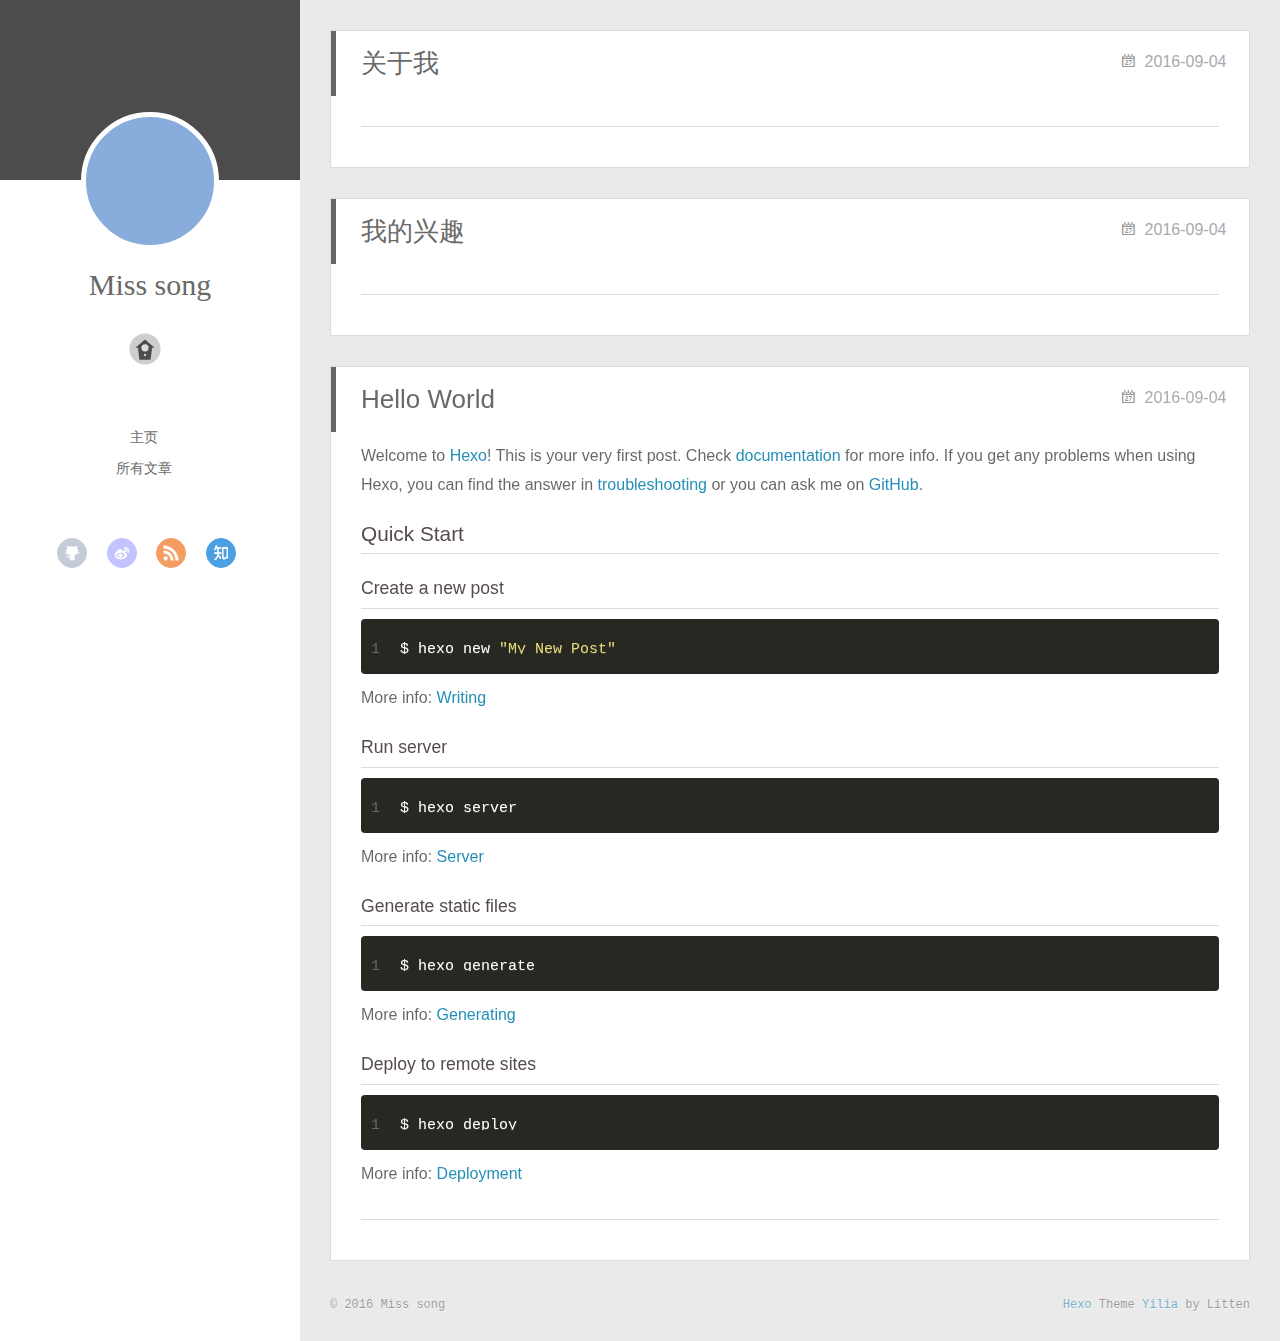
==== commit 947ddba8: "Site updated: 2016-09-04 18:29:55" ====
--- a/index.html
+++ b/index.html
@@ -4,16 +4,16 @@
   <meta charset="utf-8">
   
   <meta http-equiv="X-UA-Compatible" content="IE=edge" >
-  <title>Hexo</title>
+  <title>Miss song������</title>
   <meta name="viewport" content="width=device-width, initial-scale=1, maximum-scale=1">
   <meta property="og:type" content="website">
-<meta property="og:title" content="Hexo">
+<meta property="og:title" content="Miss song������">
 <meta property="og:url" content="http://yoursite.com/index.html">
-<meta property="og:site_name" content="Hexo">
+<meta property="og:site_name" content="Miss song������">
 <meta name="twitter:card" content="summary">
-<meta name="twitter:title" content="Hexo">
-  
-    <link rel="alternative" href="/atom.xml" title="Hexo" type="application/atom+xml">
+<meta name="twitter:title" content="Miss song������">
+  
+    <link rel="alternative" href="/atom.xml" title="Miss song������" type="application/atom+xml">
   
   
     <link rel="icon" href="//favicon.png">
@@ -34,7 +34,7 @@
 		</a>
 
 		<hgroup>
-		  <h1 class="header-author"><a href="/">John Doe</a></h1>
+		  <h1 class="header-author"><a href="/">Miss song</a></h1>
 		</hgroup>
 
 		
@@ -74,7 +74,7 @@
 						<li>Links</li>
 						
 						
-						<li>Über</li>
+						<li>About</li>
 						
 					</ul>
 				</div>
@@ -153,7 +153,7 @@
       <nav id="mobile-nav">
   	<div class="overlay">
   		<div class="slider-trigger"></div>
-  		<h1 class="header-author js-mobile-header hide">John Doe</h1>
+  		<h1 class="header-author js-mobile-header hide">Miss song</h1>
   	</div>
 	<div class="intrude-less">
 		<header id="header" class="inner">
@@ -163,7 +163,7 @@
 				
 			</div>
 			<hgroup>
-			  <h1 class="header-author">John Doe</h1>
+			  <h1 class="header-author">Miss song</h1>
 			</hgroup>
 			
 			<nav class="header-menu">
@@ -366,7 +366,7 @@
   <div class="outer">
     <div id="footer-info">
     	<div class="footer-left">
-    		&copy; 2016 John Doe
+    		&copy; 2016 Miss song
     	</div>
       	<div class="footer-right">
       		<a href="http://hexo.io/" target="_blank">Hexo</a>  Theme <a href="https://github.com/litten/hexo-theme-yilia" target="_blank">Yilia</a> by Litten
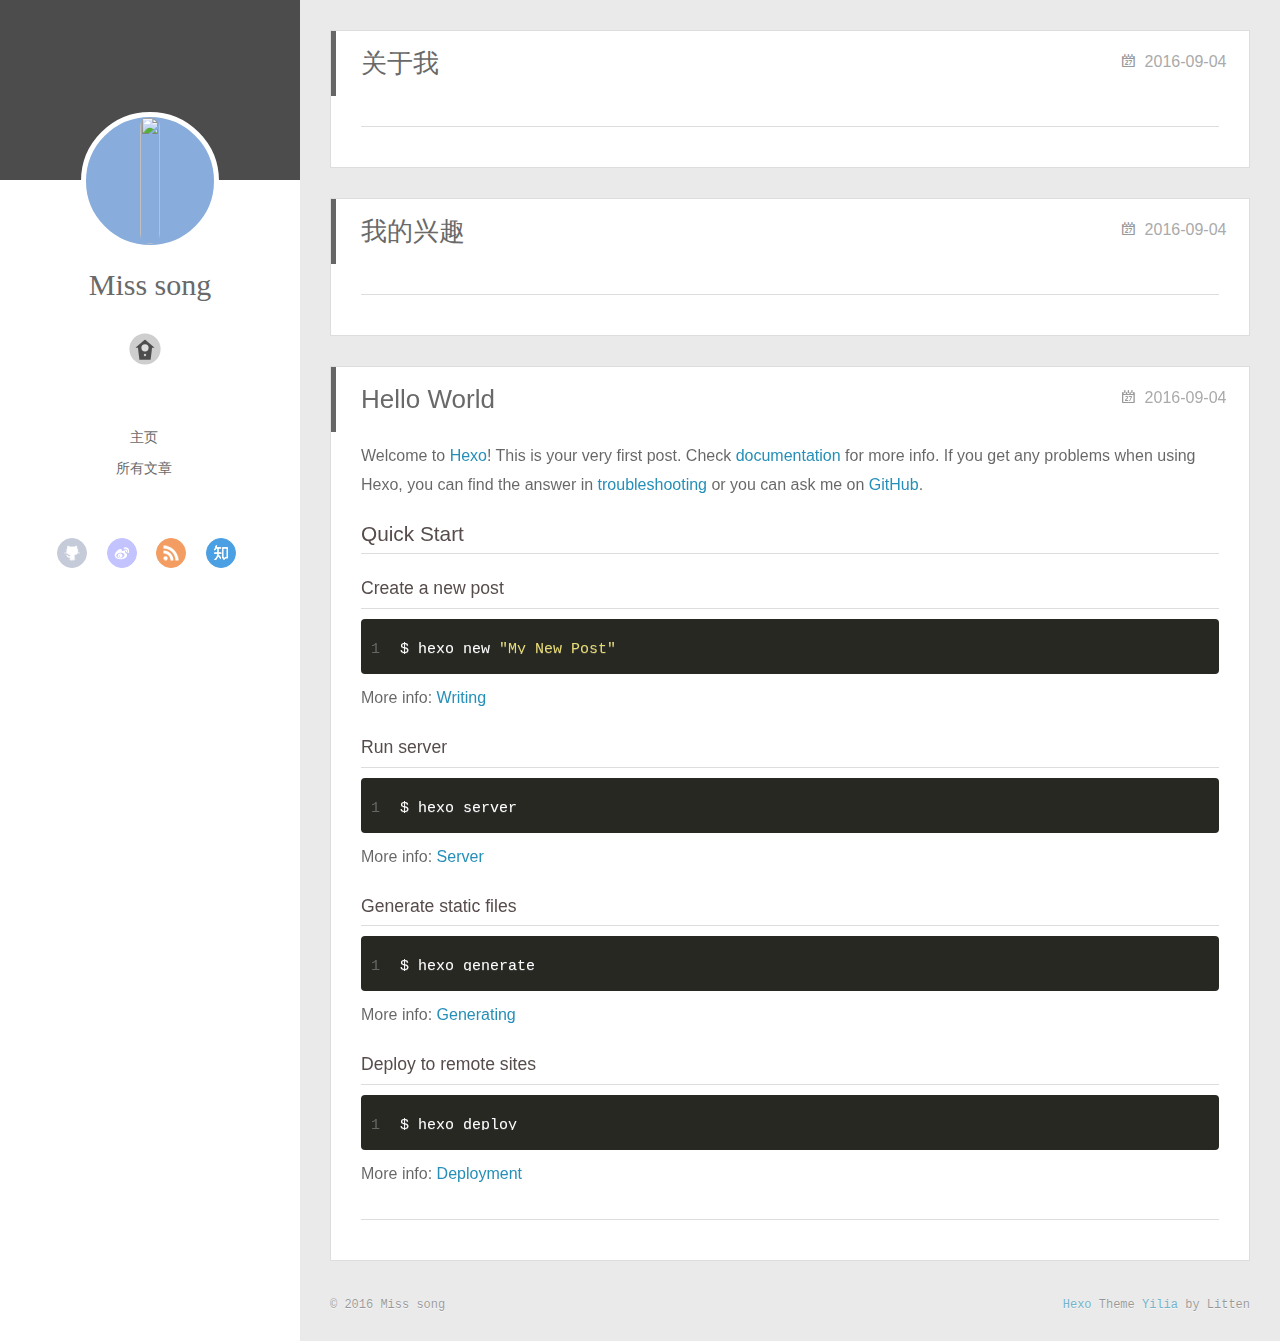
==== commit 7f5513b3: "Site updated: 2016-09-04 19:06:01" ====
--- a/index.html
+++ b/index.html
@@ -4,16 +4,16 @@
   <meta charset="utf-8">
   
   <meta http-equiv="X-UA-Compatible" content="IE=edge" >
-  <title>Miss song������</title>
+  <title>Miss song Blog</title>
   <meta name="viewport" content="width=device-width, initial-scale=1, maximum-scale=1">
   <meta property="og:type" content="website">
-<meta property="og:title" content="Miss song������">
+<meta property="og:title" content="Miss song Blog">
 <meta property="og:url" content="http://yoursite.com/index.html">
-<meta property="og:site_name" content="Miss song������">
+<meta property="og:site_name" content="Miss song Blog">
 <meta name="twitter:card" content="summary">
-<meta name="twitter:title" content="Miss song������">
-  
-    <link rel="alternative" href="/atom.xml" title="Miss song������" type="application/atom+xml">
+<meta name="twitter:title" content="Miss song Blog">
+  
+    <link rel="alternative" href="/atom.xml" title="Miss song Blog" type="application/atom+xml">
   
   
     <link rel="icon" href="//favicon.png">
@@ -29,7 +29,7 @@
 	<header id="header" class="inner">
 		<a href="/" class="profilepic">
 			
-			<img lazy-src="0" class="js-avatar">
+			<img src="null/img/20140206002113-2064120519.jpg" class="js-avatar" style="width: 100%;height: 100%;opacity: 1;">
 			
 		</a>
 
@@ -68,13 +68,13 @@
 				<div class="tips-box hide">
 					<div class="tips-arrow"></div>
 					<ul class="tips-inner">
-						<li>Menu</li>
-						<li>Tags</li>
-						
-						<li>Links</li>
-						
-						
-						<li>About</li>
+						<li>菜单</li>
+						<li>标签</li>
+						
+						<li>友情链接</li>
+						
+						
+						<li>关于我</li>
 						
 					</ul>
 				</div>
@@ -159,7 +159,7 @@
 		<header id="header" class="inner">
 			<div class="profilepic">
 				
-					<img lazy-src="0" class="js-avatar">
+					<img src="null/img/20140206002113-2064120519.jpg" class="js-avatar" style="width: 100%;height: 100%;opacity: 1;">
 				
 			</div>
 			<hgroup>
@@ -383,13 +383,13 @@
 	var yiliaConfig = {
 		fancybox: true,
 		mathjax: true,
-		animate: true,
+		animate: false,
 		isHome: true,
 		isPost: false,
 		isArchive: false,
 		isTag: false,
 		isCategory: false,
-		open_in_new: false,
+		open_in_new: true,
 		root: /
 	}
 </script>
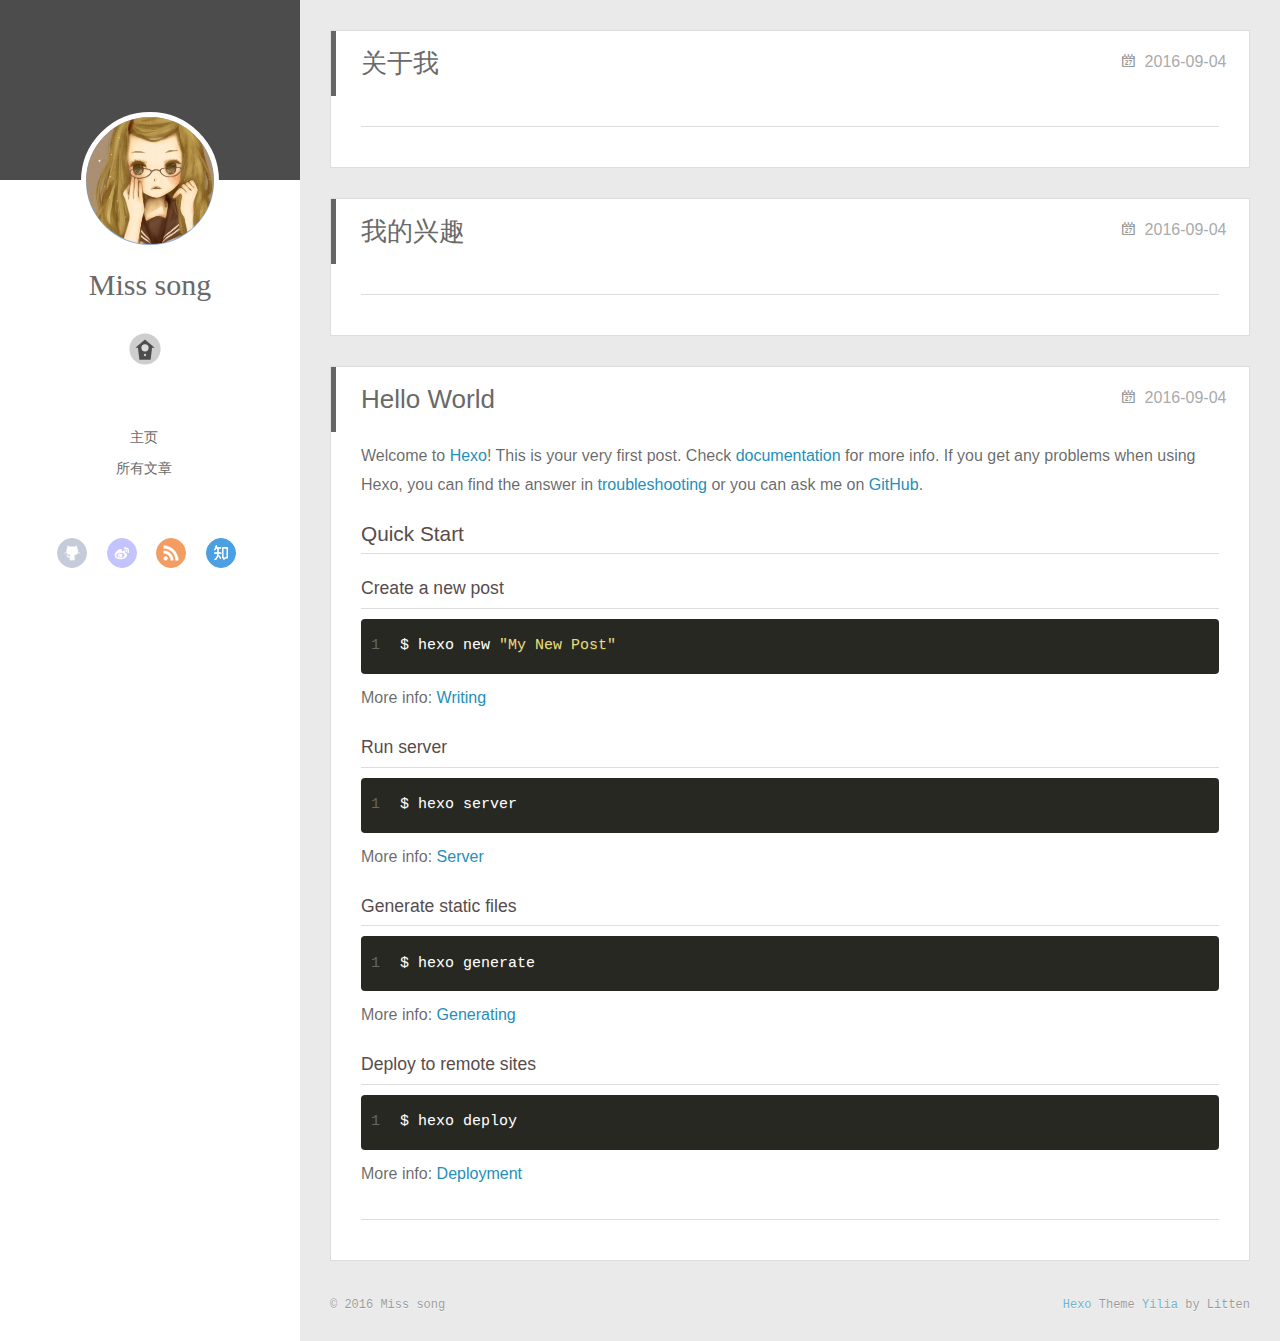
==== commit d144b2f2: "Site updated: 2016-09-04 19:30:56" ====
--- a/index.html
+++ b/index.html
@@ -29,7 +29,7 @@
 	<header id="header" class="inner">
 		<a href="/" class="profilepic">
 			
-			<img src="null/img/20140206002113-2064120519.jpg" class="js-avatar" style="width: 100%;height: 100%;opacity: 1;">
+			<img src="/img/20140206002113-2064120519.jpg" class="js-avatar" style="width: 100%;height: 100%;opacity: 1;">
 			
 		</a>
 
@@ -159,7 +159,7 @@
 		<header id="header" class="inner">
 			<div class="profilepic">
 				
-					<img src="null/img/20140206002113-2064120519.jpg" class="js-avatar" style="width: 100%;height: 100%;opacity: 1;">
+					<img src="/img/20140206002113-2064120519.jpg" class="js-avatar" style="width: 100%;height: 100%;opacity: 1;">
 				
 			</div>
 			<hgroup>
@@ -390,7 +390,7 @@
 		isTag: false,
 		isCategory: false,
 		open_in_new: true,
-		root: /
+		
 	}
 </script>
 <script src="http://7.url.cn/edu/jslib/comb/require-2.1.6,jquery-1.9.1.min.js"></script>
--- a/css/style.css
+++ b/css/style.css
@@ -1526,7 +1526,6 @@
 }
 .article-entry .highlight .line {
   font-size: 15px;
-  height: 15px;
 }
 .article-entry .gist {
   margin: 0 -20px;
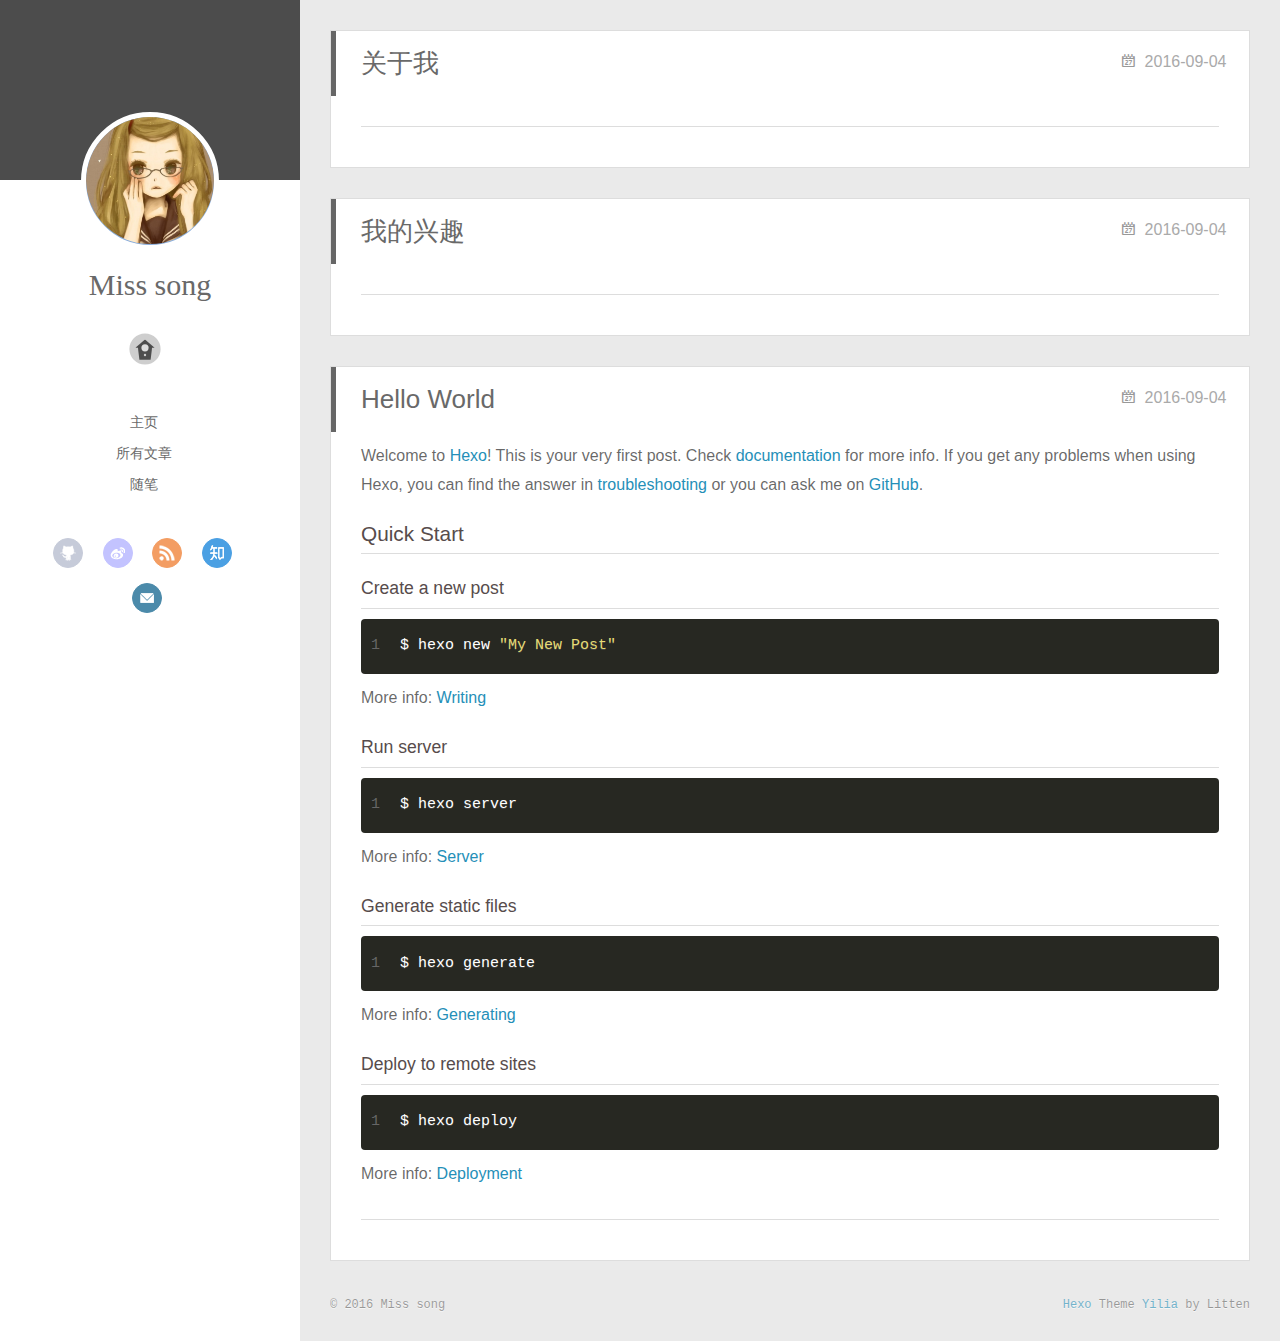
==== commit 422bf3c7: "Site updated: 2016-09-04 20:12:13" ====
--- a/index.html
+++ b/index.html
@@ -90,6 +90,8 @@
 							<li><a href="/">主页</a></li>
 				        
 							<li><a href="/archives">所有文章</a></li>
+				        
+							<li><a href="/tags/随笔">随笔</a></li>
 				        
 						</ul>
 					</nav>
@@ -104,6 +106,8 @@
 					        
 								<a class="zhihu" target="_blank" href="#" title="zhihu">zhihu</a>
 					        
+								<a class="mail" target="_blank" href="/1450480242@qq.com" title="mail">mail</a>
+					        
 						</div>
 					</nav>
 				</section>
@@ -120,17 +124,9 @@
 				<section class="switch-part switch-part3">
 					<div id="js-friends">
 					
-			          <a target="_blank" class="main-nav-link switch-friends-link" href="http://localhost:4000/">奥巴马的博客</a>
-			        
-			          <a target="_blank" class="main-nav-link switch-friends-link" href="http://localhost:4000/">卡卡的美丽传说</a>
-			        
-			          <a target="_blank" class="main-nav-link switch-friends-link" href="http://localhost:4000/">本泽马的博客</a>
-			        
-			          <a target="_blank" class="main-nav-link switch-friends-link" href="http://localhost:4000/">吉格斯的博客</a>
-			        
-			          <a target="_blank" class="main-nav-link switch-friends-link" href="http://localhost:4000/">习大大大不同</a>
-			        
-			          <a target="_blank" class="main-nav-link switch-friends-link" href="http://localhost:4000/">托蒂的博客</a>
+			          <a target="_blank" class="main-nav-link switch-friends-link" href="http://zealoussnow.github.io/">zealoussnow</a>
+			        
+			          <a target="_blank" class="main-nav-link switch-friends-link" href="http://www.isnine.me/">isnine</a>
 			        
 			        </div>
 				</section>
@@ -173,6 +169,8 @@
 		        
 					<li><a href="/archives">所有文章</a></li>
 		        
+					<li><a href="/tags/随笔">随笔</a></li>
+		        
 		        <div class="clearfix"></div>
 				</ul>
 			</nav>
@@ -186,6 +184,8 @@
 						<a class="rss" target="_blank" href="#" title="rss">rss</a>
 			        
 						<a class="zhihu" target="_blank" href="#" title="zhihu">zhihu</a>
+			        
+						<a class="mail" target="_blank" href="/1450480242@qq.com" title="mail">mail</a>
 			        
 				</div>
 			</nav>
@@ -393,7 +393,7 @@
 		
 	}
 </script>
-<script src="http://7.url.cn/edu/jslib/comb/require-2.1.6,jquery-1.9.1.min.js"></script>
+<script src="//7.url.cn/edu/jslib/comb/require-2.1.6,jquery-1.9.1.min.js"></script>
 <script src="/js/main.js"></script>
 
 
@@ -418,7 +418,7 @@
 });
 </script>
 
-<script type="text/javascript" src="http://cdn.mathjax.org/mathjax/latest/MathJax.js?config=TeX-AMS-MML_HTMLorMML">
+<script type="text/javascript" src="//cdn.mathjax.org/mathjax/latest/MathJax.js?config=TeX-AMS-MML_HTMLorMML">
 </script>
 
 
